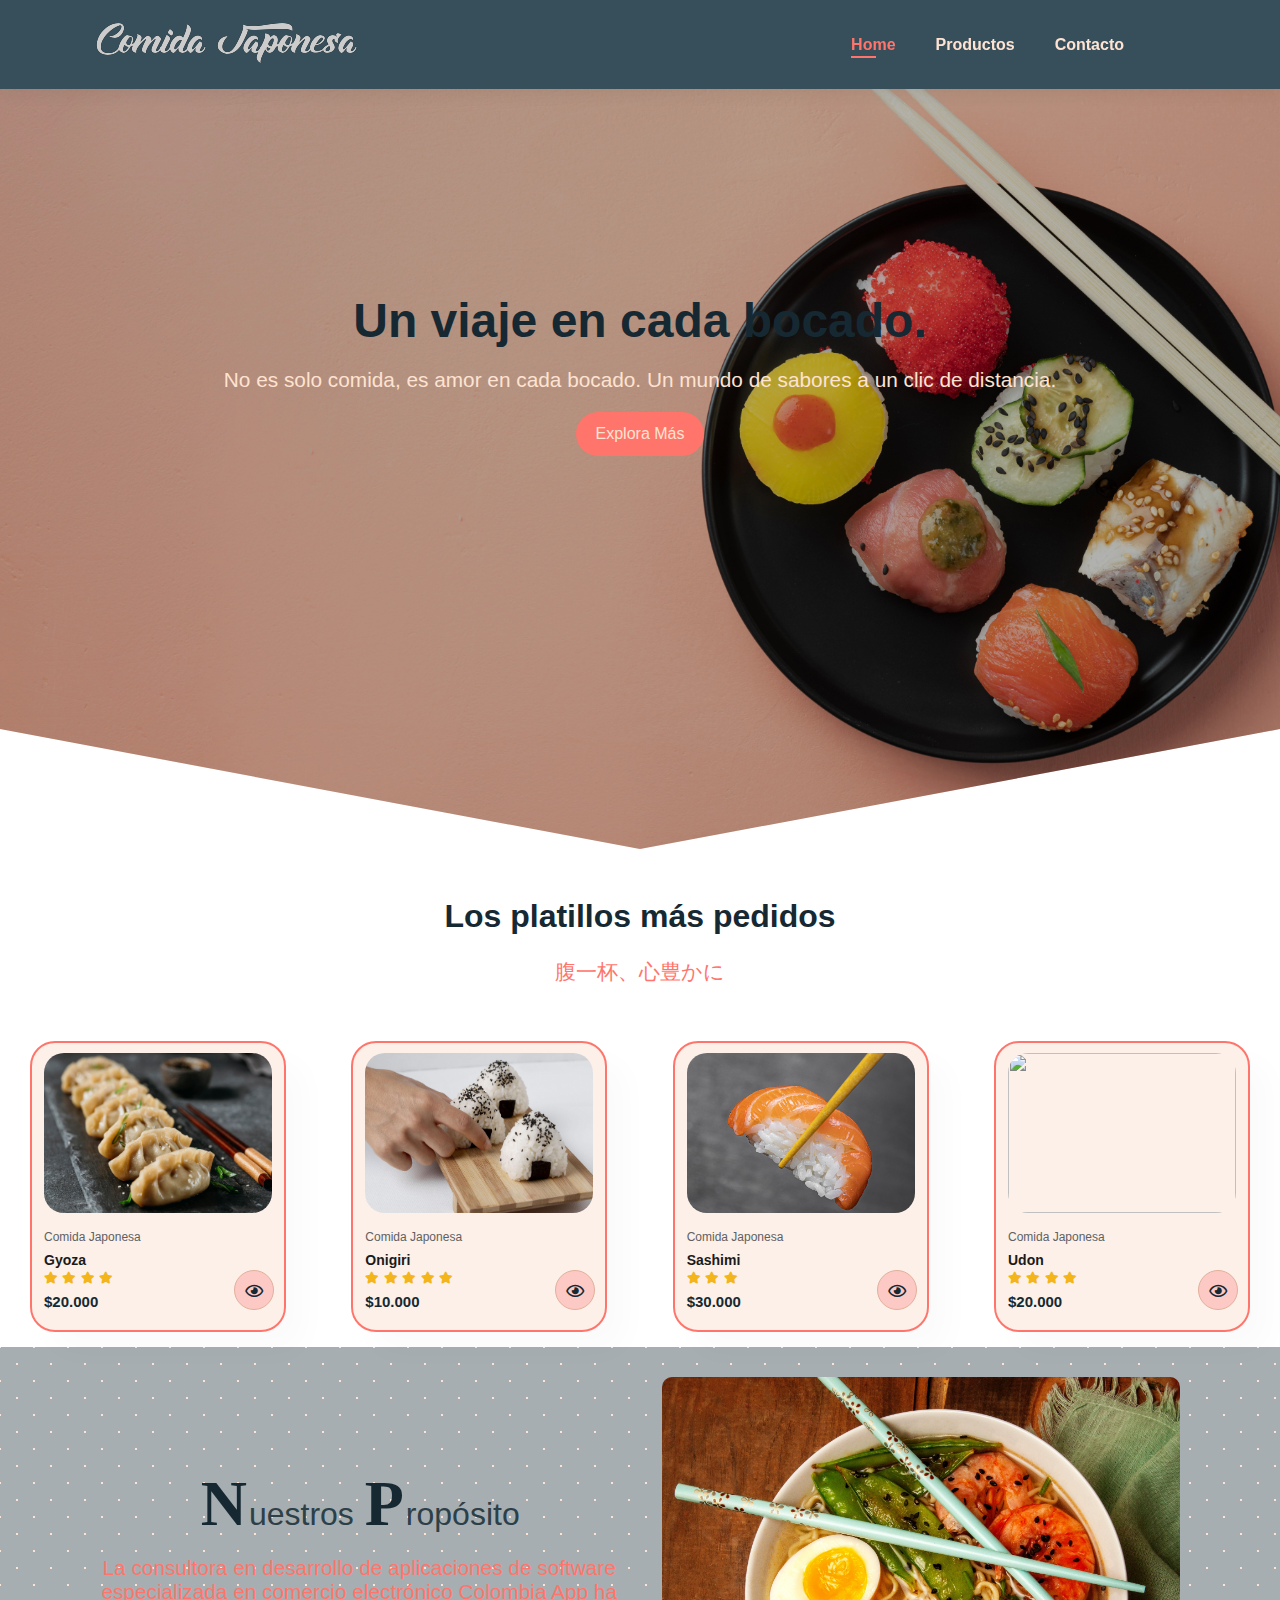
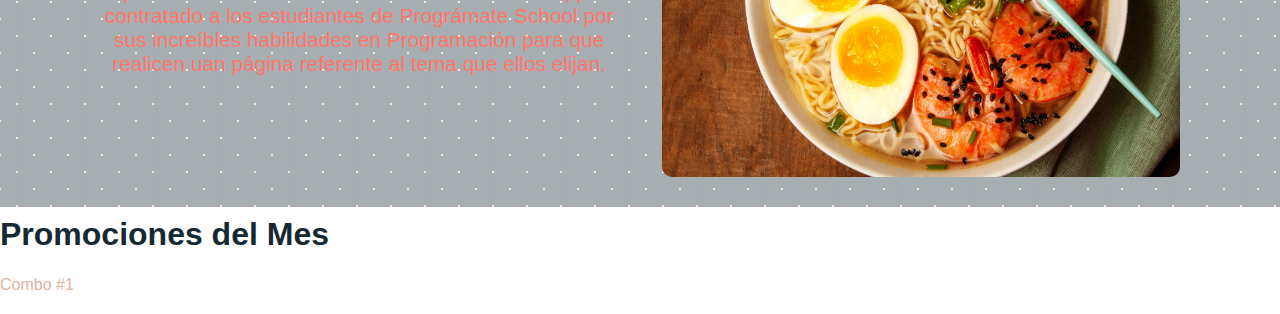
==== index.html @ 6af5916c "Actualizacion" ====
<!DOCTYPE html>
<html lang="en">
<head>
    <meta charset="UTF-8">
    <meta http-equiv="X-UA-Compatible" content="IE=edge">
    <meta name="viewport" content="width=device-width, initial-scale=1.0">
    <title>Comida Japonesa</title>
    <link rel="stylesheet" href="https://pro.fontawesome.com/releases/v5.10.0/css/all.css"/>
    <link rel="stylesheet" href="estilo.css">
    <link rel="stylesheet" href="style.css">
    <link rel="shortcut icon" href="./img/olla-caliente.png">
</head>
<body>
    <section id="header">
        <a href="index.html"><img src="./img/generatedtext (1).png" class="logo"></a>

        <div>
            <ul id="navbar">
                <li><a href="index.html" class="active">Home</a></li>
                <li><a href="productos.html">Productos</a></li>
                <li><a href="#">Contacto</a></li>
                <li id="lg-bag"><a href="#"><i class="far fa-shopping-basket"></i></a></li>
                <a href="#" id="close"><i class="far fa-times"></i></a>
            </ul>
        </div>
        <div id="mobile">
            <a href="#"><i class="far fa-shopping-basket"></i></a> 
            <i id="barra" class="fas fa-outdent"></i>  
        </div>
    </section>

    <header class="hero">
        <section class="hero__container container">
            <h1 class="hero__title">Un viaje en cada bocado.</h1>
            <p class="hero__paragraph">No es solo comida, es amor en cada bocado. Un mundo de sabores a un clic de distancia.</p>
            <a href="#" class="cta">Explora Más</a>
        </section>
    </header>

    <section class="container product">
        <h2 class="subtitle">Los platillos más pedidos</h2>
        <p class="product">腹一杯、心豊かに</p>
    </section>

    <section id="listado" class="section-p1">
        <div class="pro-container platillos">

            <div class="pro platillo" data-name="p-1" data-platillo="dumpling">
                <img src="./img/dumplings.jpg" alt="">
                <div class="des">
                    <span>Comida Japonesa</span>
                    <h5>Gyoza</h5>
                    <div class="star">
                        <i class="fas fa-star"></i>
                        <i class="fas fa-star"></i>
                        <i class="fas fa-star"></i>
                        <i class="fas fa-star"></i>
                    </div>
                    <h4>$20.000</h4>
                </div>
                <a href="productos.html"><i class="far fa-duotone fa-eye basket"></i></a>
            </div>

            <div class="pro platillo" data-name="p-2" data-platillo="onigiri">
                <img src="./img/onigiri.jpg" alt="">
                <div class="des">
                    <span>Comida Japonesa</span>
                    <h5>Onigiri</h5>
                    <div class="star">
                        <i class="fas fa-star"></i>
                        <i class="fas fa-star"></i>
                        <i class="fas fa-star"></i>
                        <i class="fas fa-star"></i>
                        <i class="fas fa-star"></i>
                    </div>
                    <h4>$10.000</h4>
                </div>
                <a href="productos.html"><i class="far fa-duotone fa-eye basket"></i></a>
            </div>

            <div class="pro platillo" data-name="p-3" data-platillo="sashimi">
                <img src="./img/Sashimi.jpg" alt="">
                <div class="des">
                    <span>Comida Japonesa</span>
                    <h5>Sashimi</h5>
                    <div class="star">
                        <i class="fas fa-star"></i>
                        <i class="fas fa-star"></i>
                        <i class="fas fa-star"></i>
                    </div>
                    <h4>$30.000</h4>
                </div>
                <a href="productos.html"><i class="far fa-duotone fa-eye basket"></i></a>
            </div>

            <div class="pro platillo" data-name="p-7" data-platillo="sobaudon">
                <img src="./img/udon.jpg" alt="">
                <div class="des">
                    <span>Comida Japonesa</span>
                    <h5>Udon</h5>
                    <div class="star">
                        <i class="fas fa-star"></i>
                        <i class="fas fa-star"></i>
                        <i class="fas fa-star"></i>
                        <i class="fas fa-star"></i>
                    </div>
                    <h4>$20.000</h4>
                </div>
                <a href="productos.html"><i class="far fa-duotone fa-eye basket"></i></a>
            </div>
        </div>
    </section>

    <section class="info">
        <div class="row">
            <div class="col50 texto">
                <h2 class="titleT"><span>N</span>uestros <span>P</span>ropósito</h2>
                <p>La consultora en desarrollo de aplicaciones de software especializada en comercio electrónico Colombia App ha contratado a los estudiantes de Prográmate School por sus increíbles habilidades en Programación para que realicen uan página referente al tema que ellos elijan.</p>
            </div>
            <div class="col50">
                <div class="imgBx">
                    <img src="./img/info.jpg" alt="">
                </div>
            </div>
        </div>
    </section>

    <section class="price container">
        <h2 class="subtitle">Promociones del Mes</h2>
        <div class="price__table">
            <div class="price__element">
                <p class="plan__name">Combo #1</p>
                <h3 class="plan__price"></h3>
            </div>
        </div>
    </section>
    <script src="./script.js"></script>
</body>
</html>
---- estilo.css ----
*
{
    margin: 0;
    padding: 0;
    box-sizing: border-box;
    font-family: sans-serif;
}
/*Imagen Principal*/
:root
{
    --padding-container: 100px 0;
    --color-title: #001a49;
}
.hero
{
    width: 100%;
    height: 100vh;
    min-height: 600px;
    max-height: 800px;
    position: relative;
    display: grid;
    grid-template-rows: 100px 1fr;
}
.hero::before
{
    content: '';
    position: absolute;
    top: 0;
    left: 0;
    width: 100%;
    height: 100%;
    background-image: linear-gradient(180deg, #00000049 0%, #00000049 100%), url(./img/fondoP.jpg);
    background-size: cover;
    clip-path: polygon(0 0, 100% 0, 100% 80%, 50% 95%, 0 80%);
    z-index: -1;
}
.hero__container
{
    margin-top: 200px;
    justify-content: center;
    align-content: center;
    text-align: center;
}
.hero__title
{
    font-size: 3rem;
    color: #162933;
    margin-bottom: 7px;
}
.hero__paragraph
{
    font-size: 1.3rem;
    margin-bottom: 20px;
    color: #FEE3D2;
}
.cta
{
    display: inline-block;
    background-color: #FF756B;
    justify-self: center;
    color: #FEE3D2;
    text-decoration: none;
    padding: 13px 20px;
    border-radius: 30px;
}
/*Productos Favoritos*/
.product
{
    text-align: center;
}
.subtitle
{
    color: #162933;
    font-size: 2rem;
    margin-bottom: 15px;
}
.product p
{
    color: #FF756B;
    font-size: 1.3rem;
}
/*Información*/
.info
{
    padding-left: 100px;
    padding-top: 30px;
    padding-right: 100px;
    padding-bottom: 30px;
    background-color: rgba(45, 63, 71, 0.24);
    opacity: 1;
    background-image:  radial-gradient(#FEE3D2 0.8500000000000001px, transparent 0.8500000000000001px), radial-gradient(#FEE3D2 0.8500000000000001px, rgba(45, 63, 71, 0.24) 0.8500000000000001px);
    background-size: 34px 34px;
    background-position: 0 0,17px 17px;
}
.row
{
    position: relative;
    width: 100%;
    display: flex;
    justify-content: space-between;
}
.row .col50
{
    position: relative;
    width: 48%;
}
.titleT
{
    color: #2d3f47;
    font-size: 2em;
    font-weight: 300;
}
.titleT span
{
    color: #162933;
    font-weight: 700;
    font-size: 2em;
    margin-right: 2px;
    margin-left: 2px;
    font-family: 'Brush Script MT';
}
.texto p
{
    font-size: 1.3em;
    color: #FF756B;
}
.texto
{
    justify-content: center;
    text-align: center;
    align-items: center;
    margin-top: 100px;
}
.row .col50 .imgBx
{
    position: relative;
    width: 100%;
    min-height: 400px;
}
.row .col50 .imgBx img
{
    position: absolute;
    top: 0;
    left: 0;
    width: 100%;
    height: 100%;
    object-fit: cover;
    border-radius: 10px;
}

/* Menú */
#header
{
    display: flex;
    align-items: center;
    justify-content: space-between;
    padding: 20px 80px;
    background: #374F5B ;
    box-shadow: 0 5px 15px rgba(0, 0, 0, 0.06);
    z-index: 999;
    position: sticky;
    top: 0;
    left: 0;
}
#navbar
{
    display: flex;
    align-items: center;
    justify-content: center;
}
#navbar li
{
    list-style: none;
    padding: 0 20px;
    position: relative;
}
#navbar li a
{
    text-decoration: none;
    font-size: 16px;
    font-weight: 600;
    color: #FEE3D2;
    transition: 0.3s ease;
}
#navbar li a:hover,
#navbar li a.active
{
    color: #FF756B;
}
#navbar li a.active::after,
#navbar li a:hover::after
{
    content: "";
    width: 30%;
    height: 2px;
    background: #FF756B;
    position: absolute;
    bottom: -4px;
    left: 20px;
}
#mobile 
{
    display: none;
    align-items: center;
}
#close
{
    display: none;
}

/*Responsive*/
@media (max-width:799px) {

    #navbar 
    {
        display: flex;
        flex-direction: column;
        align-items: flex-start;
        justify-content: flex-start;
        position: fixed;
        top: 0;
        right: -300px;
        height: 100vh;
        width: 300px;
        background-color: #374F5B;
        box-shadow: 0 40px 60px rgba(0, 0, 0, 0.1);
        padding: 80px 0 0 10px;
        transition: 1s;
    }
    #navbar.active
    {
        right: 0px;
    }
    #navbar li 
    {
        margin-bottom: 25px;
    }

    #mobile 
    {
        display: flex;
        align-items: center;
    }
    #mobile i 
    {
        color: #FEE3D2;
        font-size: 24px;
        padding-left: 20px;
    }
    #close
    {
        display: initial;
        position: absolute;
        top: 30px;
        left: 30px;
        font-size: 24px;
        color: #FEE3D2;
    }
    #lg-bag 
    {
        display: none;
    }
    #mobile a i:hover,
    #mobile i:hover
    {
        color: #FF756B;
    }
}
@media (max-width:477px) {
    #header 
    {
        padding: 10px 30px 10px 10px;
    }
}
@media (max-width:390px) {
    #header
    {
        width: 108%;
    }
}
---- style.css ----
*
{
    margin: 0;
    padding: 0;
    box-sizing: border-box;
    font-family: sans-serif;
}
h1
{
    font-size: 50px;
    line-height: 64px;
    color: #162933;
}
h2
{
    font-size: 46px;
    line-height: 54px;
    color: #162933;
}
h4
{
    font-size: 20px;
    color: #162933 ;
}
h6
{
    font-weight: 700;
    font-size: 12px;
}
p
{
    font-size: 16px;
    color: #DEB4A2;
    margin: 15px 0 20px 0;
}
section-p1
{
    padding: 40px 80px;
}
section-m1
{
    margin: 40px 0;
}
body
{
    width: 100%;
    background: white;
}
/* Menú */
#header
{
    display: flex;
    align-items: center;
    justify-content: space-between;
    padding: 20px 80px;
    background: #374F5B ;
    box-shadow: 0 5px 15px rgba(0, 0, 0, 0.06);
}
#navbar
{
    display: flex;
    align-items: center;
    justify-content: center;
}
#navbar li
{
    list-style: none;
    padding: 0 20px;
    position: relative;
}
#navbar li a
{
    text-decoration: none;
    font-size: 16px;
    font-weight: 600;
    color: #FEE3D2;
    transition: 0.3s ease;
}
#navbar li a:hover,
#navbar li a.active
{
    color: #FF756B;
}
#navbar li a.active::after,
#navbar li a:hover::after
{
    content: "";
    width: 30%;
    height: 2px;
    background: #FF756B;
    position: absolute;
    bottom: -4px;
    left: 20px;
}
#mobile 
{
    display: none;
    align-items: center;
}
#close
{
    display: none;
}

/*Imagen Principal*/
#productos 
{
    background-image: url(./img/fondo.jpg);
    width: 100%;
    height: 55vh;
    background-size: cover;
    display: flex;
    justify-content: center;
    text-align: center;
    flex-direction: column;
    padding: 14px;
}
#productos h2
{
    color: white;
}
#productos p
{
    color: #DEB4A2;
    font-size: 20px;
}
/*Lista de Productos*/
#listado
{
    text-align: center;
}
#listado .pro-container
{
    display: flex;
    justify-content: space-between;
    padding-top: 20px;
    flex-wrap: wrap;
}
#listado .pro
{
    width: 20%;
    min-width: 250px;
    padding: 10px 12px;
    border: 2px solid #FF756B;
    background: #fcf0e8;
    border-radius: 25px;
    cursor: pointer;
    box-shadow: 20px 20px 30px rgba(0, 0, 0, 0.02);
    margin: 15px 30px;
    transition: 0.2s ease;
    position: relative;
}
#listado .pro:hover
{
    box-shadow: 20px 20px 30px rgba(0, 0, 0, 0.3);
}
#listado .pro img
{
    width: 100%;
    height: 160px;
    border-radius: 20px;
}
#listado .pro .des
{
    text-align: start;
    padding: 10px 0;
}
#listado .pro .des span
{
    color: #606063;
    font-size: 12px;
}
#listado .pro .des h5
{
    padding-top: 7px;
    color: #1a1a1a;
    font-size: 14px;
}
#listado .pro .des i
{
    font-size: 12px;
    color: rgba(243, 181, 25);
}
#listado .pro .des h4
{
    padding-top: 7px;
    font-size: 15px;
    font-weight: 700;
    color: #162933;
}
#listado .pro .basket
{
    width: 40px;
    height: 40px;
    line-height: 40px;
    border-radius: 50px;
    background-color: #fdc9c5;
    font-weight: 500;
    color: #162933;
    border: 1px solid #e2b09b;
    position: absolute;
    bottom: 20px;
    right: 10px;
}
/*Información*/
footer
{
    margin-top: 20px;
    padding: 50px;
    background: #162933;
    display: flex;
    flex-wrap: wrap;
    justify-content: space-between;
}
footer .col
{
    display: flex;
    flex-direction: column;
    align-items: flex-start;
    margin-bottom: 20px;
}
footer .logo
{
    margin-bottom: 30px;
}
footer h4
{
    color: #DEB4A2;
    font-size: 14px;
    padding-bottom: 20px;
}
footer p
{
    color: #DEB4A2;
    font-size: 13px;
    margin: 0 0 8px 0;
}
footer a
{
    font-size: 13px;
    text-decoration: none;
    color: #DEB4A2;
    margin-bottom: 10px;
}
footer .follow
{
    margin-top: 20px;
}
footer .follow i
{
    color: #DEB4A2;
    padding-right: 4px;
    cursor: pointer;
}
footer .install img
{
    margin: 10px 0 15px 0;
}
footer .follow i:hover,
footer a:hover
{
    color: #FF756B;
}
footer .derechos
{
    width: 100%;
    align-items: center;
}
/* Número de Pagina*/
#paginas
{
    margin: 30px;
    margin-bottom: 30px;
    text-align: center;
}
#paginas a
{
    text-decoration: none;
    background-color: #FF756B;
    padding: 15px 20px;
    border-radius: 4px;
    color: white;
    font-weight: 600;
}
#paginas a i
{
    font-size: 16px;
    font-weight: 600;
}
/*Detalle del Producto*/
.pro-preview
{
    width: 100%;
    min-height: 100%;
    display: flex;
    position: fixed;
    top: 0;
    left: 0;
    background: rgba(0, 0, 0, 0.8);
    display: none;
    align-items: center;
    justify-content: center;
}
.pro-preview .preview
{
    display: none;
    position: relative;
    width: 90%;
    min-height: 470px;
    background: white;
    margin: 10px;
    border-radius: 20px;
}
.pro-preview .preview .imgBx
{
    position: absolute;
    width: 50%;
    height: 100%;
    background: white;
    border-radius: 20px;
}
.pro-preview .preview .imgBx img
{
    position: absolute;
    top: 0;
    left: 0;
    width: 100%;
    height: 470px;
    object-fit: cover;
    border-bottom-left-radius: 20px;
    border-top-left-radius: 20px;
}
.pro-preview .preview .details
{
    position: absolute;
    right: 0;
    width: 50%;
    box-sizing: border-box;
    display: flex;
    justify-content: center;
    align-items: center;
}
.pro-preview .preview .details .content
{
    padding: 20px;
    box-sizing: border-box;
}
.pro-preview .preview .details .content h4
{
    margin-top: 0;
    font-size: 50px;
}
.pro-preview .preview .details .content span
{
    font-size: 15px;
    color: #374F5B;
    margin-top: 50px;
}
.pro-preview .preview .details .content h1
{
    font-size: 20px;
    color: #374F5B;
    text-align: left;
    border-top: 1px solid #374f5b83;
    margin-top: 35px;
}
.pro-preview .preview .details .content select
{
    display: block;
    padding: 10px 10px;
    margin-bottom: 10px;
    width: 100%;
    color: #FF756B;
    font-size: 15px;
    border: 1px solid #6060636c;
    border-radius: 10px;
}
.pro-preview .preview .details .content option
{
    padding: 20px;
    color: #374F5B;
}
.pro-preview .preview .details .content h2
{
    font-size: 40px;
    margin-top: 30px;
}
.pro-preview .preview .details .content .botones
{
    border-top: 1px solid #374f5b83;
    margin-top: 20px;
    padding: 20px;
}
.pro-preview .preview .details .content input
{
    width: 55px;
    height: 35px;
    padding-left: 10px;
    font-size: 16px;
    margin-right: 20px;
    color: #FF756B;
    border: 1px solid #6060636c;
}
.pro-preview .preview .details .content button
{
    background: #162933;
    color: white;
    text-decoration: none;
    padding: 10px;
    border: none;
    width: 189px;
    margin-left: 20px;
}
.pro-preview .preview .details .content i
{
    color: #FF756B;
    font-size: 25px;
    position: relative;
    float: right;
}
.pro-preview .preview.active
{
    display: flex;
}
/*Botones Platillos*/
.botones-platillos h3
{
    color: #0b181f;
    font-size: 25px;
    margin-left: 20px;
    margin-top: 20px;
}
.botones-platillos button
{
    background: var(--clr);
    color: white;
    border: none;
    font-size: 20px;
    padding: 10px;
    border-radius: 5px;
    margin-top: 20px;
    margin-left: 10px;
}
.botones-platillos button:hover
{
    background: var(--clr);
    transition: 0.5s;
    padding: 15px;
}

/*Responsive*/
@media (max-width:799px) {
    
    #navbar 
    {
        display: flex;
        flex-direction: column;
        align-items: flex-start;
        justify-content: flex-start;
        position: fixed;
        top: 0;
        right: -300px;
        height: 100vh;
        width: 300px;
        background-color: #374F5B;
        box-shadow: 0 40px 60px rgba(0, 0, 0, 0.1);
        padding: 80px 0 0 10px;
        transition: 1s;
    }
    #navbar.active
    {
        right: 0px;
    }
    #navbar li 
    {
        margin-bottom: 25px;
    }

    #mobile 
    {
        display: flex;
        align-items: center;
    }
    #mobile i 
    {
        color: #FEE3D2;
        font-size: 24px;
        padding-left: 20px;
    }
    #close
    {
        display: initial;
        position: absolute;
        top: 30px;
        left: 30px;
        font-size: 24px;
        color: #FEE3D2;
    }
    #lg-bag 
    {
        display: none;
    }
    #mobile a i:hover,
    #mobile i:hover
    {
        color: #FF756B;
    }
    #productos 
    {
        height: 35vh;
        padding: 14px;
        background-position: top 30% right 30%;
    }
    #listado .pro-container
    {
        justify-content: center;
    }
    #listado .pro
    {
        margin: 15px;
    }
    .pro-preview .preview
    {
        width: calc(70% -20px);
        margin: 10px auto;
    }
    .pro-preview .preview .imgBx
    {
        position: relative;
        width: 100%;
        height: 200px;
    }
    .pro-preview .preview .imgBx img
    {
        border-radius: 20px;
    }
    .pro-preview .preview .details
    {
        width: 100%;
        height: 100%;
        background: #1a1a1a80;
        border-radius: 20px;
        align-items: flex-start;
        align-content: flex-start;
    }
    .pro-preview .preview .details .content h4,
    .pro-preview .preview .details .content h2
    {
        color: #fcb6b1;
    }
    .pro-preview .preview .details .content h1
    {
        color: #fcb6b1;
        border-top: 1px solid #DEB4A2;
    }
    .pro-preview .preview .details .content span
    {
        color: white;
    }
    .pro-preview .preview .details .content select,
    .pro-preview .preview .details .content input
    {
        color: #162933;
    }
    .pro-preview .preview .details .content .botones
    {
        border-top: 1px solid #DEB4A2;
    }
    .pro-preview .preview .details .content button
    {
        background: #ff756b;
        color: #0b181f;
        width: 150px;
    }
}
@media (max-width:477px) {
    #header 
    {
        padding: 10px 30px 10px 10px;
    }
    #productos 
    {
        padding: 0 20px;
        background-position: 55%;
    }
}
@media (max-width:390px) {
    #header
    {
        width: 108%;
    }
    #productos
    {
        width: 108%;
    }
    footer
    {
        width: 108%;
    }
}
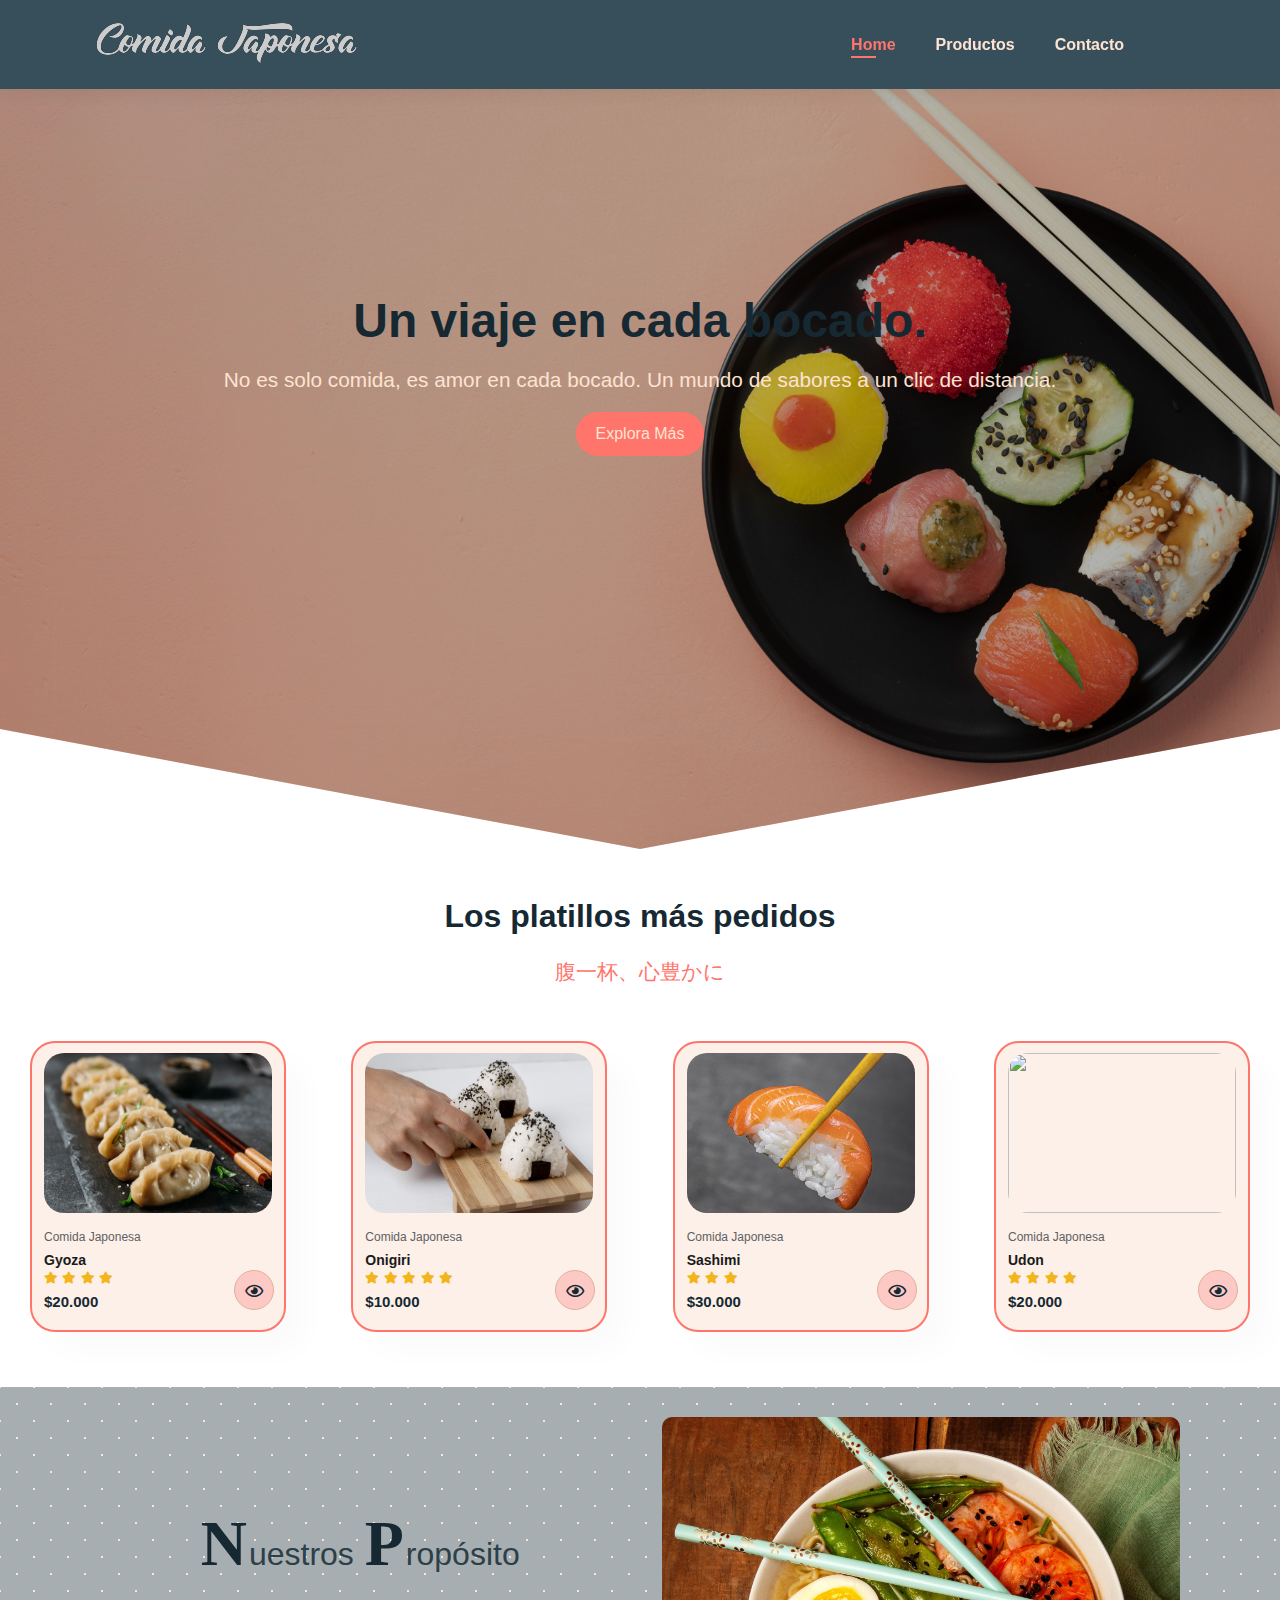
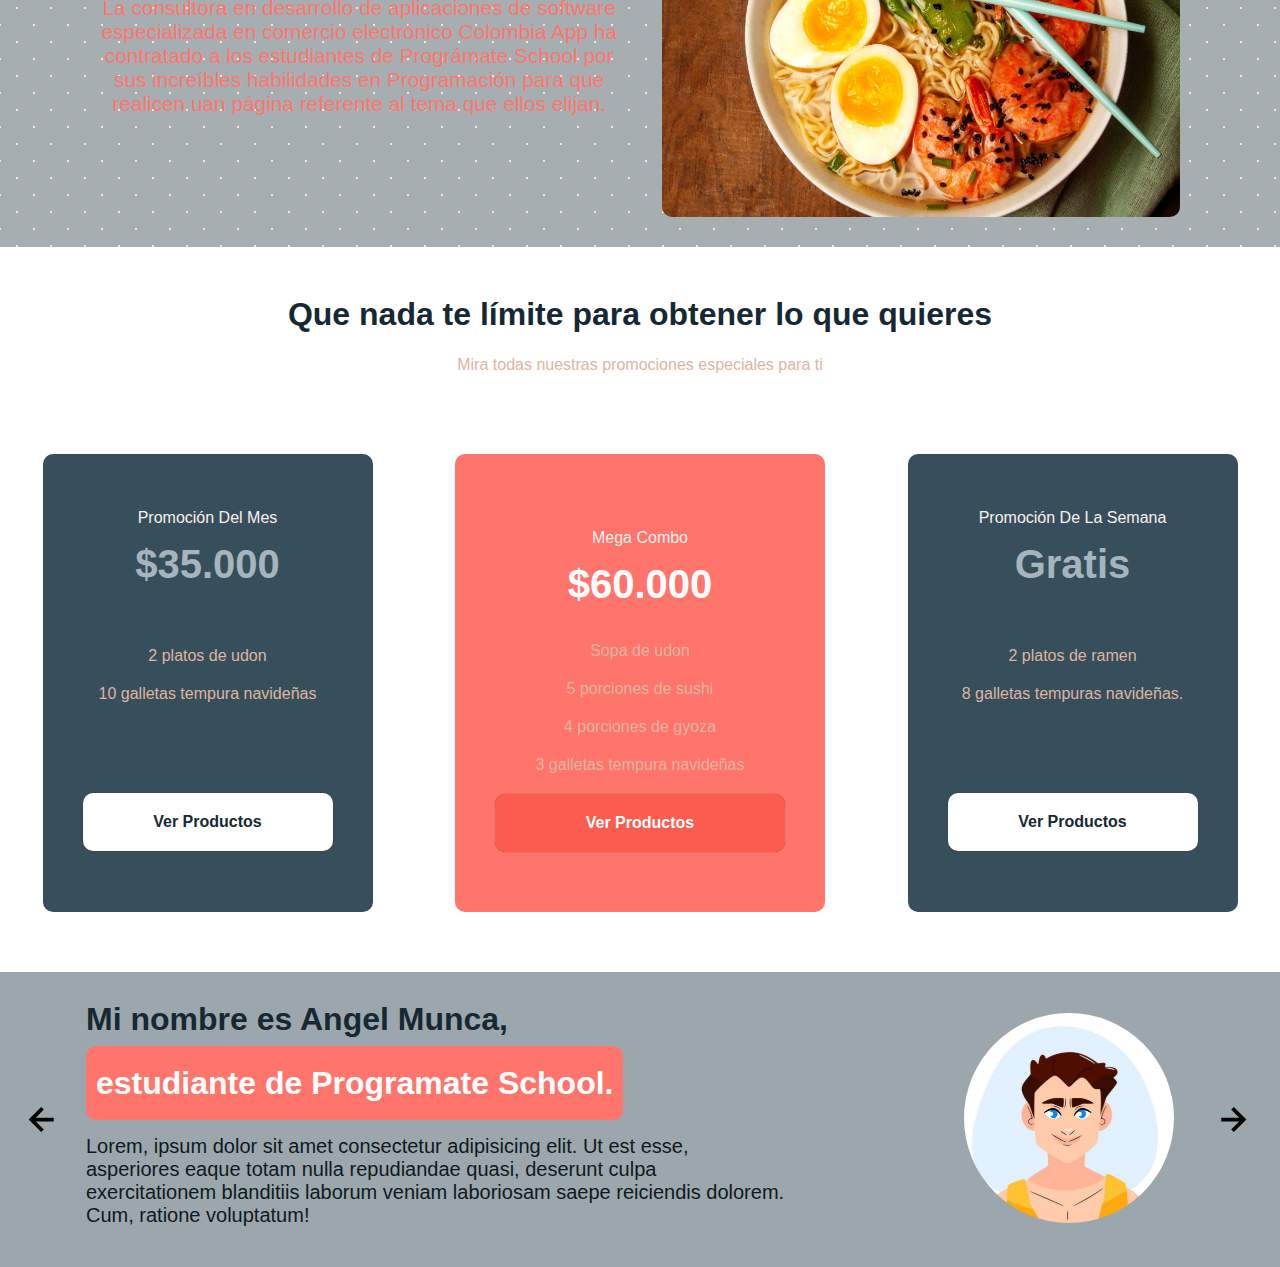
==== commit 4da85c01: "Nuevo Home" ====
--- a/index.html
+++ b/index.html
@@ -126,14 +126,91 @@
     </section>
 
     <section class="price container">
-        <h2 class="subtitle">Promociones del Mes</h2>
+        <h2 class="subtitle">Que nada te límite para obtener lo que quieres</h2>
+        <p>Mira todas nuestras promociones especiales para ti</p>
         <div class="price__table">
             <div class="price__element">
-                <p class="plan__name">Combo #1</p>
-                <h3 class="plan__price"></h3>
-            </div>
-        </div>
-    </section>
+                <p class="price__name">Promoción Del Mes</p>
+                <h3 class="price__price">$35.000</h3>
+                <div class="price__items" style="margin-top: 60px;">
+                    <p class="price__features">2 platos de udon</p>
+                    <p class="price__features">10 galletas tempura navideñas</p>
+                </div>
+                <a href="#" class="price__cta" style="margin-top: 90px;">Ver Productos</a>
+            </div>
+
+            <div class="price__element price__element--best">
+                <p class="price__name">Mega Combo</p>
+                <h3 class="price__price">$60.000</h3>
+                <div class="price__items">
+                    <p class="price__features">Sopa de udon</p>
+                    <p class="price__features">5 porciones de sushi</p>
+                    <p class="price__features">4 porciones de gyoza</p>
+                    <p class="price__features">3 galletas tempura navideñas</p>
+                </div>
+                <a href="#" class="price__cta">Ver Productos</a>
+            </div>
+
+            <div class="price__element">
+                <p class="price__name">Promoción De La Semana</p>
+                <h3 class="price__price">Gratis</h3>
+                <div class="price__items" style="margin-top: 60px;">
+                    <p class="price__features">2 platos de ramen</p>
+                    <p class="price__features">8 galletas tempuras navideñas.</p>
+                </div>
+                <a href="#" class="price__cta" style="margin-top: 90px;">Ver Productos</a>
+            </div>
+        </div>
+    </section>
+
+    <section class="person">
+        <div class="person__container container">
+            <img src="./img/svg/leftarrow.svg" class="person__arrow" id="before">
+
+            <section class="person__body person__body--show" data-id="1">
+                <div class="person__texts">
+                    <h2 class="subtitle">Mi nombre es Angel Munca, <span class="person__course">estudiante
+                            de Programate School.</span></h2>
+                    <p class="person__review">Lorem, ipsum dolor sit amet consectetur adipisicing elit. Ut est
+                        esse, asperiores eaque totam nulla repudiandae quasi, deserunt culpa exercitationem
+                        blanditiis laborum veniam laboriosam saepe reiciendis dolorem. Cum, ratione voluptatum!</p>
+                </div>
+
+                <figure class="person__picture">
+                    <img src="./img/person1.jpg" class="person__img">
+                </figure>
+            </section>
+
+            <section class="person__body" data-id="2">
+                <div class="person__texts">
+                    <h2 class="subtitle">Mi nombre es Estefanía García, <span class="person__course">estudiante de Programate School.</span></h2>
+                    <p class="person__review">Lorem, ipsum dolor sit amet consectetur adipisicing elit. Ut est
+                        esse, asperiores eaque laborum veniam laboriosam saepe reiciendis dolorem. Cum, ratione
+                        voluptatum!</p>
+                </div>
+
+                <figure class="person__picture">
+                    <img src="./img/person2.jpg" class="person__img">
+                </figure>
+            </section>
+
+            <section class="person__body" data-id="3">
+                <div class="person__texts">
+                    <h2 class="subtitle">Mi nombre es Deiby, <span class="person__course">estudiante de Programate School.</span></h2>
+                    <p class="person__review">Lorem, ipsum dolor sit amet consectetur adipisicing elit. Ut est
+                        esse, niam laboriosam saepe reiciendis dolorem. Cum, ratione voluptatum!</p>
+                </div>
+
+                <figure class="person__picture">
+                    <img src="./img/person3.jpg" class="person__img">
+                </figure>
+            </section>
+
+            <img src="./img/svg/rightarrow.svg" class="person__arrow" id="next">
+        </div>
+    </section>
+
+    <script src="./slider.js"></script>
     <script src="./script.js"></script>
 </body>
 </html>--- a/estilo.css
+++ b/estilo.css
@@ -91,6 +91,7 @@
     background-image:  radial-gradient(#FEE3D2 0.8500000000000001px, transparent 0.8500000000000001px), radial-gradient(#FEE3D2 0.8500000000000001px, rgba(45, 63, 71, 0.24) 0.8500000000000001px);
     background-size: 34px 34px;
     background-position: 0 0,17px 17px;
+    margin-top: 40px;
 }
 .row
 {
@@ -147,7 +148,136 @@
     object-fit: cover;
     border-radius: 10px;
 }
-
+/*Promoción*/
+.price
+{
+    margin-top: 40px;
+    text-align: center;
+}
+.price__table
+{
+    padding-top: 60px;
+    display: flex;
+    flex-wrap: wrap;
+    gap: 2.5em;
+    justify-content: space-evenly;
+}
+.price__element
+{
+    background-color: #374F5B;
+    text-align: center;
+    border-radius: 10px;
+    width: 330px;
+    padding: 40px;
+    --color-plan: #f8f0f0;
+    --color-price: rgb(165, 180, 189);
+    --bg-cta: #fff;
+    --color-cta: #162933;
+    --color-items: #fff;
+}
+.price__element--best
+{
+    width: 370px;
+    padding: 60px 40px;
+    background-color: #FF756B;
+    --color-plan: rgba(255, 255, 255, 0.918);
+    --color-price: #fff;
+    --bg-cta: #fc5b4f;
+    --color-cta: #FFF;
+    --color-items: #fff;
+}
+.price__name
+{
+    color: var(--color-plan);
+    margin-bottom: 15px;
+    font-weight: 300;
+}
+.price__price
+{
+    font-size: 2.5rem;
+    color: var(--color-price);
+}
+.price__cta
+{
+    display: block;
+    padding: 20px 0;
+    border-radius: 10px;
+    text-decoration: none;
+    background-color: var(--bg-cta);
+    font-weight: 600;
+    color: var(--color-cta);
+    box-shadow: 0 0 1px rgba(0, 0, 0, .5);
+}
+.price__items
+{
+    margin-top: 35px;
+    font-weight: 300;
+    font-size: 1.2rem;
+    color: var(--color-items);
+}
+/*Personas*/
+.person
+{
+    background: #374f5b80;
+    margin-top: 60px;
+    padding: 20px;
+}
+.person__container
+{
+    display: grid;
+    grid-template-columns: 50px 1fr 50px;
+    gap: 1em;
+    align-items: center;
+}
+.person__body
+{
+    display: grid;
+    grid-template-columns: 1fr max-content;
+    justify-content: space-between;
+    align-items: center;
+    gap: 2em;
+    grid-column: 2/3;
+    grid-row: 1/2;
+    opacity: 0;
+    pointer-events: none;
+}
+.person__body--show
+{
+    pointer-events: unset;
+    opacity: 1;
+    transition: opacity 1.5s ease-in-out;
+}
+.person__img
+{
+    width: 250px;
+    height: 250px;
+    border-radius: 50%;
+    object-fit: cover;
+    object-position: 50% 30%;
+    padding: 20px;
+}
+.person__texts
+{
+    max-width: 700px;
+}
+.person__course
+{
+    background-color: #FF756B;
+    color: #fff;
+    display: inline-block;
+    padding: 10px;
+    border-radius: 10px;
+}
+.person__arrow
+{
+    width: 90%;
+    cursor: pointer;
+}
+.person__review
+{
+    color: #0e1a20;
+    font-size: 20px;
+}
 /* Menú */
 #header
 {
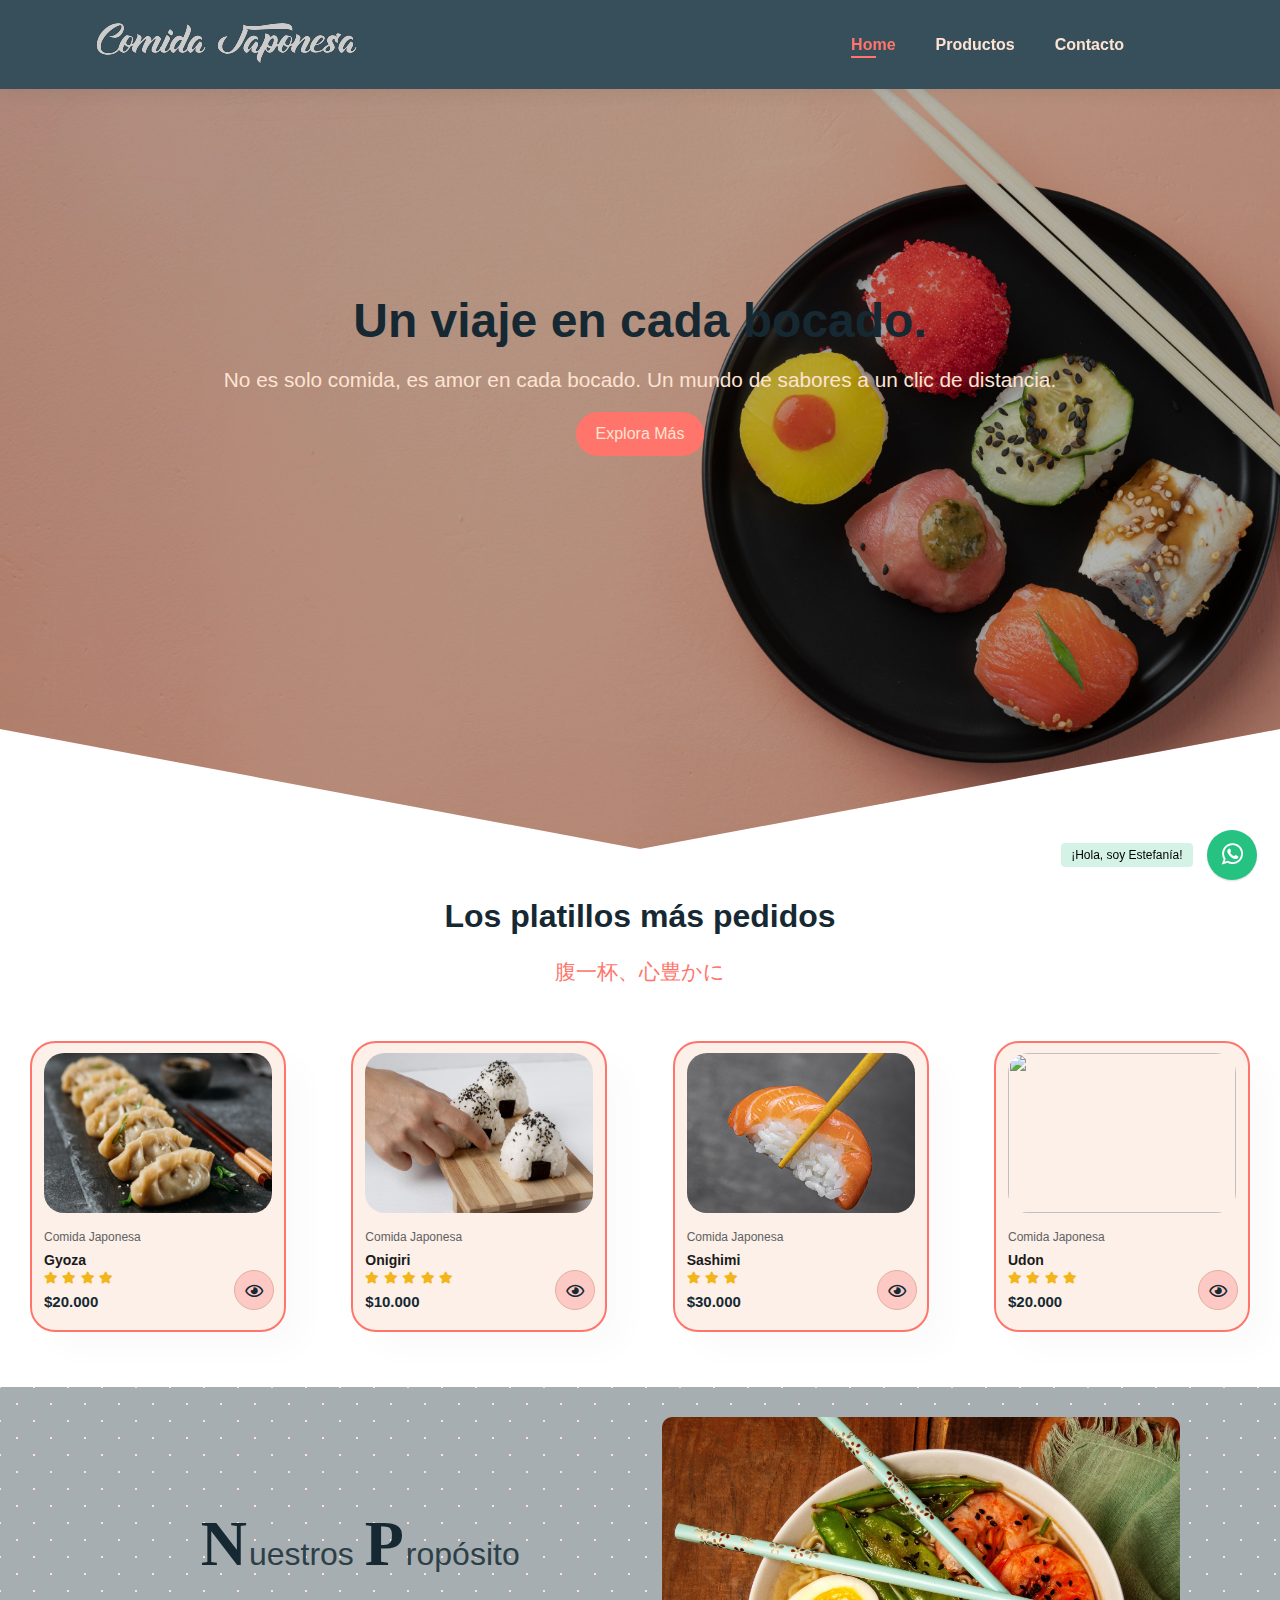
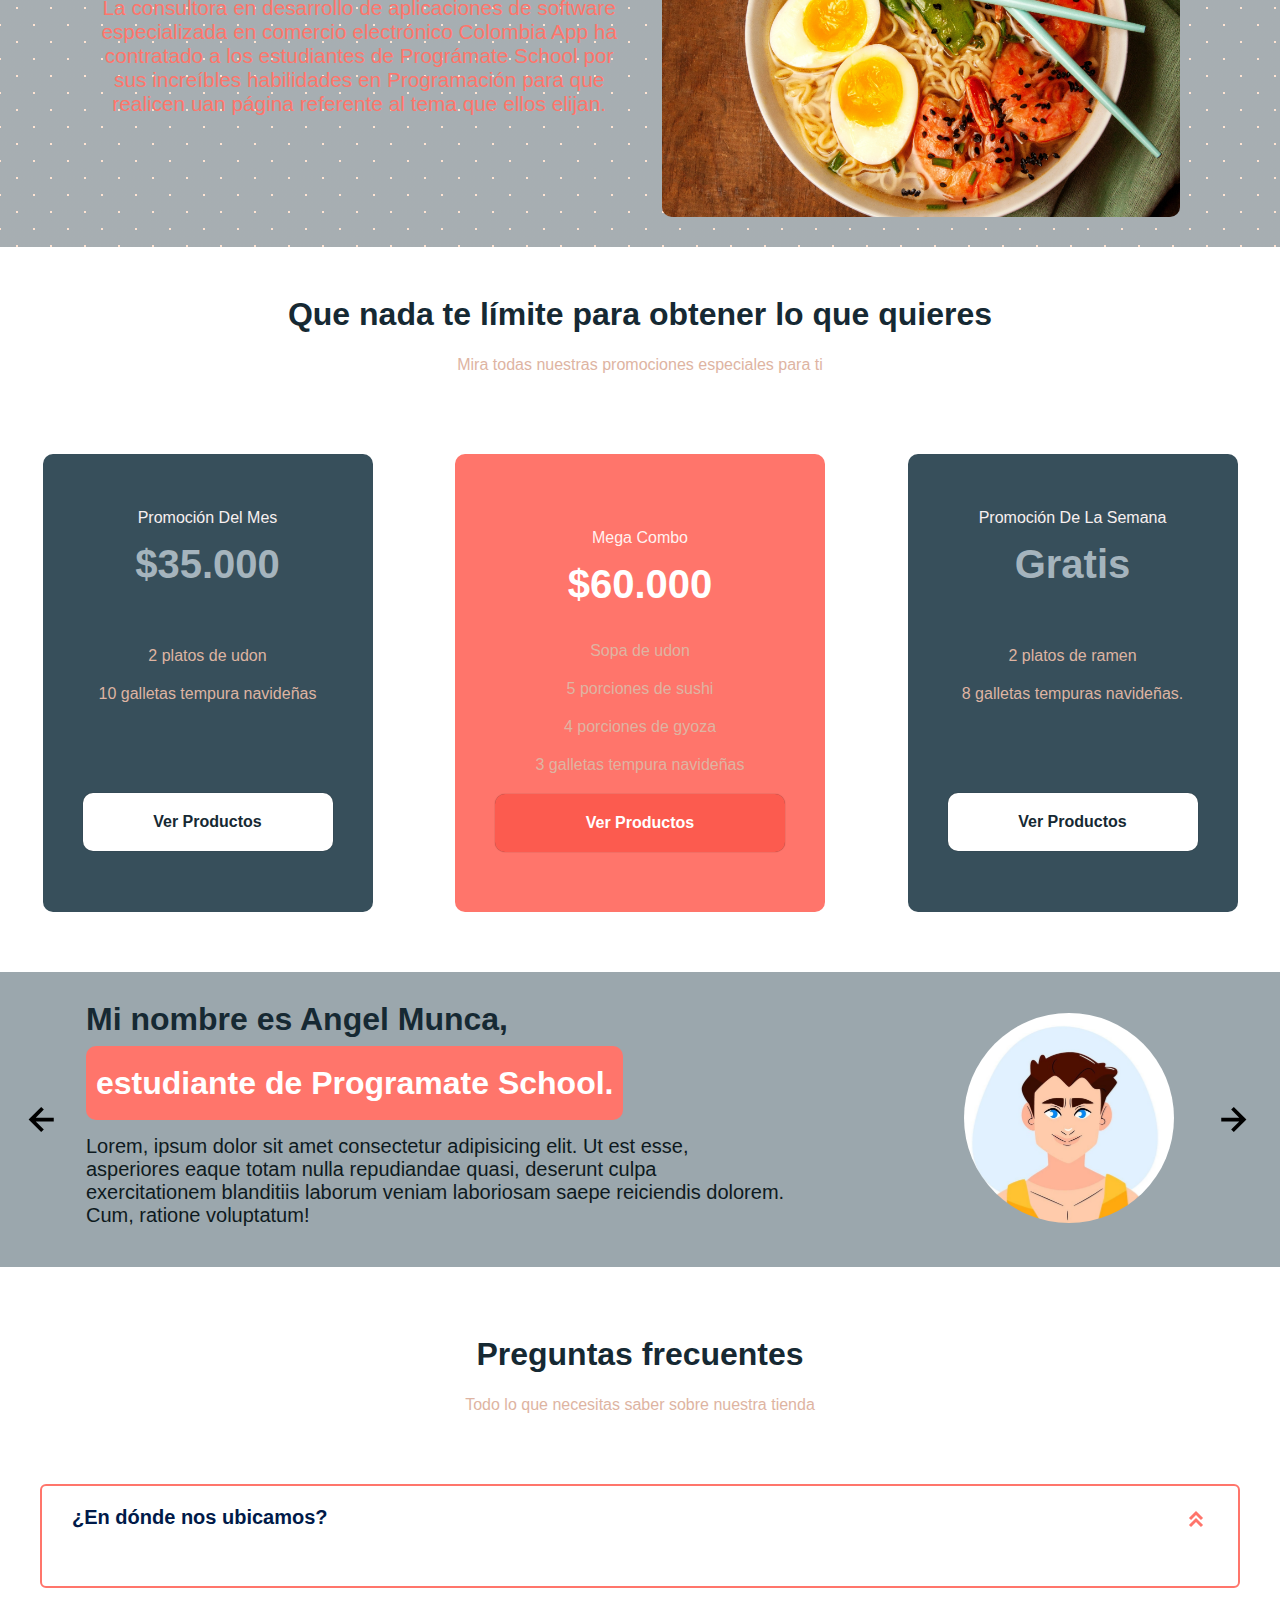
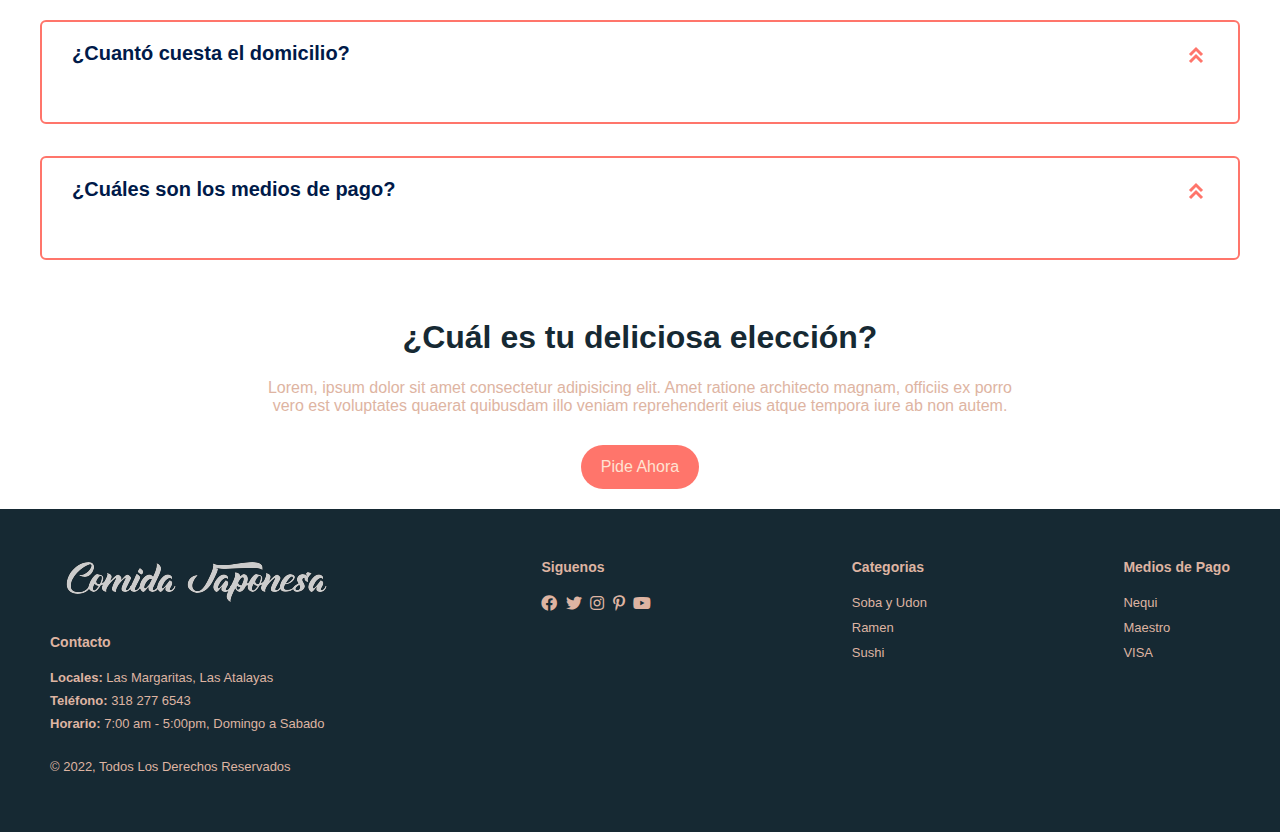
==== commit d03ed24d: "Completo Home y WhatsApp" ====
--- a/index.html
+++ b/index.html
@@ -9,6 +9,9 @@
     <link rel="stylesheet" href="estilo.css">
     <link rel="stylesheet" href="style.css">
     <link rel="shortcut icon" href="./img/olla-caliente.png">
+
+    <link rel="stylesheet" href="plugin/components/Font Awesome/css/font-awesome.min.css">
+    <link rel="stylesheet" href="plugin/whatsapp-chat-support.css">
 </head>
 <body>
     <section id="header">
@@ -33,11 +36,11 @@
         <section class="hero__container container">
             <h1 class="hero__title">Un viaje en cada bocado.</h1>
             <p class="hero__paragraph">No es solo comida, es amor en cada bocado. Un mundo de sabores a un clic de distancia.</p>
-            <a href="#" class="cta">Explora Más</a>
+            <a href="#explora" class="cta">Explora Más</a>
         </section>
     </header>
 
-    <section class="container product">
+    <section class="container product" id="explora">
         <h2 class="subtitle">Los platillos más pedidos</h2>
         <p class="product">腹一杯、心豊かに</p>
     </section>
@@ -210,6 +213,151 @@
         </div>
     </section>
 
+    <section class="pfrecuentes container">
+        <h2 class="subtitle">Preguntas frecuentes</h2>
+        <p class="pfrecuentes__paragraph">Todo lo que necesitas saber sobre nuestra tienda</p>
+
+        <section class="pfrecuentes__container">
+            <article class="pfrecuentes__padding">
+                <div class="pfrecuentes__answer">
+                    <h3 class="pfrecuentes__title">¿En dónde nos ubicamos?
+                        <span class="pfrecuentes__arrow">
+                            <img src="./img/svg/Darrow.svg" class="pfrecuentes__img">
+                        </span>
+                    </h3>
+                    <p class="pfrecuentes__show"> <br> Lorem ipsum, dolor sit amet consectetur adipisicing elit. Quos
+                        facere, quidem eum id excepturi assumenda explicabo nam accusamus veritatis voluptates
+                        eveniet adipisci, dicta nihil nemo modi possimus officiis quam atque? Lorem ipsum, dolor sit
+                        amet consectetur adipisicing elit. Quos facere, quidem eum id excepturi assumenda explicabo
+                        nam accusamus veritatis voluptates eveniet adipisci, dicta nihil nemo modi possimus officiis
+                        quam atque?</p>
+                </div>
+            </article>
+
+            <article class="pfrecuentes__padding">
+                <div class="pfrecuentes__answer">
+                    <h3 class="pfrecuentes__title">¿Cuantó cuesta el domicilio?
+                        <span class="pfrecuentes__arrow">
+                            <img src="./img/svg/Darrow.svg" class="pfrecuentes__img">
+                        </span>
+                    </h3>
+                    <p class="pfrecuentes__show"> <br> Lorem ipsum, dolor sit amet consectetur adipisicing elit. Quos
+                        facere, quidem eum id excepturi assumenda explicabo nam accusamus veritatis voluptates
+                        eveniet adipisci, dicta nihil nemo modi possimus officiis quam atque? Lorem ipsum, dolor sit
+                        amet consectetur adipisicing elit. Quos facere, quidem eum id excepturi assumenda explicabo
+                        nam accusamus veritatis voluptates eveniet adipisci, dicta nihil nemo modi possimus officiis
+                        quam atque?</p>
+                </div>
+            </article>
+
+            <article class="pfrecuentes__padding">
+                <div class="pfrecuentes__answer">
+                    <h3 class="pfrecuentes__title">¿Cuáles son los medios de pago?
+                        <span class="pfrecuentes__arrow">
+                            <img src="./img/svg/Darrow.svg" class="pfrecuentes__img">
+                        </span>
+                    </h3>
+                    <p class="pfrecuentes__show"> <br> Lorem ipsum, dolor sit amet consectetur adipisicing elit. Quos
+                        facere, quidem eum id excepturi assumenda explicabo nam accusamus veritatis voluptates
+                        eveniet adipisci, dicta nihil nemo modi possimus officiis quam atque? Lorem ipsum, dolor sit
+                        amet consectetur adipisicing elit. Quos facere, quidem eum id excepturi assumenda explicabo
+                        nam accusamus veritatis voluptates eveniet adipisci, dicta nihil nemo modi possimus officiis
+                        quam atque?</p>
+                </div>
+            </article>
+        </section>
+        <section class="pfrecuentes__offer">
+            <h2 class="subtitle">¿Cuál es tu deliciosa elección?</h2>
+            <p class="pfrecuentes__copy">Lorem, ipsum dolor sit amet consectetur adipisicing elit. Amet ratione
+                architecto magnam, officiis ex porro vero est voluptates quaerat quibusdam illo veniam reprehenderit
+                eius atque tempora iure ab non autem.</p>
+            <a href="productos.html" class="cta">Pide Ahora</a>
+        </section>
+    </section>
+
+    <footer class="section-p1">
+        <div class="col">
+            <img class="logo" src="./img/generatedtext (1).png" alt="">
+            <h4>Contacto</h4>
+            <p><strong>Locales: </strong> Las Margaritas, Las Atalayas</p>
+            <p><strong>Teléfono: </strong> 318 277 6543</p>
+            <p><strong>Horario: </strong> 7:00 am - 5:00pm, Domingo a Sabado</p>
+        </div>
+
+        <div class="col follow" style="margin-top: 0;">
+            <h4>Siguenos</h4>
+            <div class="icon">
+                <i class="fab fa-facebook-f"></i>
+                <i class="fab fa-twitter"></i>
+                <i class="fab fa-instagram"></i>
+                <i class="fab fa-pinterest-p"></i>
+                <i class="fab fa-youtube"></i>
+            </div>
+        </div>
+
+        <div class="col">
+            <h4>Categorias</h4>
+            <a href="#">Soba y Udon</a>
+            <a href="#">Ramen</a>
+            <a href="#">Sushi</a>
+        </div>
+        <div class="col install">
+            <h4>Medios de Pago</h4>
+            <a href="#">Nequi</a>
+            <a href="#">Maestro</a>
+            <a href="#">VISA</a>
+            <!--<img style="width: 100px; background: rgba(255, 255, 255, 0.418); border-radius: 30px; padding: 5px; height: 45px;" src="./img/nequi.png" alt="">-->
+        </div>
+        <div class="derechos">
+            <p>© 2022, Todos Los Derechos Reservados</p>
+        </div>
+    </footer>
+
+    <!--Botón de WhatsApp-->
+    <div class="whatsapp_chat_support wcs_fixed_right" id="button-w">
+        <div class="wcs_button_label">
+                ¡Hola, soy Estefanía!
+            </div>  
+        <div class="wcs_button wcs_button_circle">
+            <span class="fa fa-whatsapp"></span>
+        </div>  
+     
+        <div class="wcs_popup">
+            <div class="wcs_popup_close">
+                <span class="fa fa-close"></span>
+            </div>
+            <div class="wcs_popup_header">
+                <span class="fa fa-whatsapp"></span>
+                <strong>Servicio al cliente</strong>
+                
+                <div class="wcs_popup_header_description">¿Quieres hacer un pedido? Chatea con nosotros en Whatsapp</div>
+    
+            </div>  
+            <div class="wcs_popup_input" 
+                data-number="573124620277"
+                data-availability='{ "monday":"07:00-22:30", "tuesday":"07:00-22:30", "wednesday":"07:7030-22:30", "thursday":"07:00-22:30", "friday":"07:00-22:30", "saturday":"09:00-18:30", "sunday":"09:00-22:30" }'>
+                <input type="text" placeholder="Qué te apetece el día de hoy!" />
+                <i class="fa fa-play"></i>
+            </div>
+            <div class="wcs_popup_avatar">
+                <img src="./img/person2.jpg" alt="">
+            </div>
+        </div>
+    </div>
+
+        <!-- jQuery 1.8+ -->
+    <script src="plugin/components/jQuery/jquery-1.11.3.min.js"></script>
+        <!-- Plugin JS file -->
+    <script src="plugin/components/moment/moment.min.js"></script>
+    <script src="plugin/components/moment/moment-timezone-with-data.min.js"></script> <!-- spanish language (es) -->
+    <script src="plugin/whatsapp-chat-support.js"></script>
+    <script>
+       $('#button-w').whatsappChatSupport({
+            defaultMsg : '',
+        });
+    </script>
+
+    <script src="./preguntas.js"></script>
     <script src="./slider.js"></script>
     <script src="./script.js"></script>
 </body>
--- a/estilo.css
+++ b/estilo.css
@@ -277,6 +277,80 @@
 {
     color: #0e1a20;
     font-size: 20px;
+}
+/*Preguntas Frecuentes*/
+.pfrecuentes
+{
+    text-align: center;
+    margin-top: 60px;
+}
+.pfrecuentes__container
+{
+    display: grid;
+    gap: 2em;
+    padding-top: 50px;
+    padding-bottom: 50px;
+}
+.pfrecuentes__padding
+{
+    padding: 0;
+    transition: padding .3s;
+    border: 2px solid #FF756B;
+    border-radius: 6px;
+    margin-left: 40px;
+    margin-right: 40px;
+}
+.pfrecuentes__padding--add
+{
+    padding-bottom: 20px;
+}
+.pfrecuentes__answer
+{
+    padding: 0 30px 0;
+    overflow: hidden;
+}
+.pfrecuentes__title
+{
+    text-align: left;
+    display: flex;
+    font-size: 20px;
+    padding: 20px 0 20px;
+    cursor: pointer;
+    color: var(--color-title);
+    justify-content: space-between;
+}
+.pfrecuentes__arrow
+{
+    border-radius: 50%;
+    background-color: white;
+    width: 25px;
+    height: 25px;
+    display: flex;
+    justify-content: center;
+    align-items: center;
+    align-self: flex-end;
+    margin-left: 10px;
+    transition:  transform .3s;
+}
+.pfrecuentes__arrow--rotate
+{
+    transform: rotate(180deg);
+}
+.pfrecuentes__show
+{
+    text-align: left;
+    height: 0;
+    transition: height .3s;
+}
+.pfrecuentes__img
+{
+    display: block;
+}
+.pfrecuentes__copy
+{
+    width: 60%;
+    margin: 0 auto;
+    margin-bottom: 30px;
 }
 /* Menú */
 #header
--- a/plugin/whatsapp-chat-support.css
+++ b/plugin/whatsapp-chat-support.css
@@ -0,0 +1,891 @@
+
+/* ======================================================= 
+ *
+ *      Whatsapp Chat Support
+ *      Version: 1.1
+ *      By [castlecode]
+ *
+ *      ---------------------------------
+ *      CONTENTS
+ *      ---------------------------------
+ *
+ *      [A] GLOBAL
+ *      [B] BUTTON
+ *      [C] BUTTON PERSON
+ *      [D] POPUP
+ *          [1] HEADER
+ *          [2] MULTIPLE PERSONS
+ *          [3] INPUT TEXT FIELD
+ *    
+ * ======================================================= */
+
+/* ====================================================================== *
+        [A] GLOBAL
+ * ====================================================================== */      
+
+    .whatsapp_chat_support{
+        position: relative;
+        display: inline-block;
+        vertical-align: top;
+    }
+
+ /* ====================================================================== *
+        [B] BUTTON
+ * ====================================================================== */      
+
+    .wcs_button{
+        text-align: center;
+        vertical-align: middle;
+        padding: 9px 18px;
+        border-radius: 50px;
+        background: #26C281;
+        color: #fff;
+        display: inline-block;
+        margin-right: 3px;
+        cursor: pointer;
+
+        -webkit-box-shadow: 0 1px 2px rgba(0,0,0,0.15);
+           -moz-box-shadow: 0 1px 2px rgba(0,0,0,0.15);
+             -o-box-shadow: 0 1px 2px rgba(0,0,0,0.15);
+            -ms-box-shadow: 0 1px 2px rgba(0,0,0,0.15);
+                box-shadow: 0 1px 2px rgba(0,0,0,0.15);
+
+    }
+    .wcs_button .fa{
+        font-size: 15px;
+        margin-right: 3px;
+    }
+
+    .wcs_button_circle{
+        width: 50px;
+        height: 50px;
+        border-radius: 100%;
+        padding: 0;
+    }
+    .wcs_button_circle .fa{
+        line-height: 50px;
+        font-size: 25px;
+        margin-right: 0px;
+    }
+
+    .wcs_button_label{
+        vertical-align: middle;
+        cursor: pointer;
+        display: inline-block;
+        font-size: 12px;
+        margin-right: 10px;
+        margin-left: 10px;
+        background: #d4f3e6;
+        padding: 5px 10px;
+        border-radius: 4px;
+
+        -webkit-transition: .3s ease all;
+           -moz-transition: .3s ease all;
+                transition: .3s ease all;
+    }
+    .wcs_button_label_hide{
+        -webkit-transform: translate(10px, 0);
+           -moz-transform: translate(10px, 0);
+            -ms-transform: translate(10px, 0);
+                transform: translate(10px, 0);
+
+        opacity: 0;
+        visibility: hidden;
+    }
+
+    .wcs_fixed_right{
+        z-index: 999;
+        position: fixed;
+        bottom: 20px;
+        right: 20px;
+    }
+
+    .wcs_fixed_left{
+        z-index: 999;
+        position: fixed;
+        bottom: 20px;
+        left: 20px;
+    }
+    .wcs_fixed_left .wcs_popup{
+        left: 0 !important;
+        right: unset !important;
+    }
+
+/* ====================================================================== *
+        [C] BUTTON PERSON
+ * ====================================================================== */    
+
+    .wcs_button_person{
+        padding: 7px 18px 8px 10px;
+        border-radius: 50px;
+        text-align: left;
+        background: #26C281;
+        color: #fff;
+        
+        -webkit-transition: .4s ease all;
+           -moz-transition: .4s ease all;
+                transition: .4s ease all;
+
+        -webkit-box-shadow: 0 1px 2px rgba(0,0,0,0.15);
+           -moz-box-shadow: 0 1px 2px rgba(0,0,0,0.15);
+             -o-box-shadow: 0 1px 2px rgba(0,0,0,0.15);
+            -ms-box-shadow: 0 1px 2px rgba(0,0,0,0.15);
+                box-shadow: 0 1px 2px rgba(0,0,0,0.15);
+    }  
+
+    .wcs_button_person:hover{
+        -webkit-transform: translate(0,-3px);
+           -moz-transform: translate(0,-3px);
+            -ms-transform: translate(0,-3px);
+                transform: translate(0,-3px);
+
+        -webkit-box-shadow: 0 4px 8px 1px rgba(43,43,43,.15);
+           -moz-box-shadow: 0 4px 8px 1px rgba(43,43,43,.15);
+             -o-box-shadow: 0 4px 8px 1px rgba(43,43,43,.15);
+            -ms-box-shadow: 0 4px 8px 1px rgba(43,43,43,.15);
+                box-shadow: 0 4px 8px 1px rgba(43,43,43,.15);
+    }
+
+    /* PERSON IMG */
+
+    .wcs_button_person_img{
+        overflow: hidden;
+        display:table-cell;
+        vertical-align:middle;
+    }
+
+    .wcs_button_person_img img{
+        border: 2px solid #fff;
+        border-radius: 50%;
+        display: block;
+        width: 60px;
+        height: 60px;
+    }
+
+    .wcs_button_person_img .fa{
+        font-size: 60px;
+    }
+
+    /* PERSON CONTENT */
+
+    .wcs_button_person_content{
+        padding-left: 14px;
+        display:table-cell;
+        vertical-align:middle;
+    }
+
+    /* PERSON NAME */
+
+    .wcs_button_person_name{
+        font-size: 10px;
+        color: rgba(255,255,255,.8);
+    }
+
+    /* PERSON DESCRIPTION */
+
+    .wcs_button_person_description{
+        font-size: 14px;
+        font-weight: bold;
+        line-height: 23px;
+        color: #fff;
+    }
+
+    /* PERSON STATUS */
+
+    .wcs_button_person_status{
+        font-size: 10px;
+        vertical-align: middle;
+        color: #fff;
+        background: rgba(255,255,255,.3);
+        display: inline-block;
+        padding: 1px 5px;
+        border-radius: 5px;
+    }
+
+    /* BUTTON PERSON OFFLINE */
+
+    .wcs_button_person_offline{
+        background: #a4a4a4 !important;
+        cursor: auto !important;
+    }
+
+    .wcs_button_person_offline:hover{
+        -webkit-transform: translate(0,0) !important;
+           -moz-transform: translate(0,0) !important;
+            -ms-transform: translate(0,0) !important;
+                transform: translate(0,0) !important;
+
+        -webkit-box-shadow: none !important;
+           -moz-box-shadow: none !important;
+             -o-box-shadow: none !important;
+            -ms-box-shadow: none !important;
+                box-shadow: none !important;
+    }
+
+    .wcs_button_person_offline .wcs_button_person_status{
+        background: #f1a528;
+    }
+
+    .wcs_button_person_offline .wcs_button_person_img{
+        -webkit-filter: grayscale(1);
+        filter: grayscale(1);
+    }
+
+/* ====================================================================== *
+        [D] POPUP
+ * ====================================================================== */      
+
+    .wcs_popup{
+        position: absolute;
+        width: 300px;
+        bottom: 100%;
+        right: 0;
+        margin-bottom: 20px;
+        visibility: hidden;
+        max-width: calc(100vw - 60px);
+    }
+
+    /* CLOSE */
+
+    .wcs_popup_close{
+        position: absolute;
+        top: 2px;
+        right: 8px;
+        cursor: pointer;
+        
+        opacity: .8;
+        color: #fff;
+        font-size: 18px;
+
+        -webkit-transition: all 0.08s ease-in-out;
+           -moz-transition: all 0.08s ease-in-out;
+                transition: all 0.08s ease-in-out;
+    }
+
+    .wcs_popup_close:hover{
+        opacity: 1;
+    }
+
+    /* ====================================================================== *
+            [1] HEADER
+     * ====================================================================== */      
+
+    .wcs_popup_header{
+        padding: 20px;
+        background: #26C281;
+        border-top-right-radius: 8px;
+        border-top-left-radius: 8px;
+        color: #fff;
+        text-align: center;
+
+        -webkit-box-shadow: 0 4px 8px 1px rgba(43,43,43,.15);
+           -moz-box-shadow: 0 4px 8px 1px rgba(43,43,43,.15);
+             -o-box-shadow: 0 4px 8px 1px rgba(43,43,43,.15);
+            -ms-box-shadow: 0 4px 8px 1px rgba(43,43,43,.15);
+                box-shadow: 0 4px 8px 1px rgba(43,43,43,.15);
+    }
+
+    .wcs_popup_header .fa-whatsapp{
+        font-size: 50px;
+        display: block;
+        margin-bottom: 20px;
+    }
+
+    .wcs_popup_header_description{
+        display: block;
+        margin-top: 10px;
+        font-size: 12px;
+    }
+
+    /* ====================================================================== *
+            [2] MULTIPLE PERSONS
+     * ====================================================================== */   
+
+     /* CONTAINER */   
+
+    .wcs_popup_person_container{
+        /*max-height: 470px;
+        overflow-y: scroll;*/
+        background: #fff;
+        padding: 20px;
+        border-bottom-right-radius: 8px;
+        border-bottom-left-radius: 8px;
+
+        -webkit-box-shadow: 0 4px 8px 1px rgba(43,43,43,.15);
+           -moz-box-shadow: 0 4px 8px 1px rgba(43,43,43,.15);
+             -o-box-shadow: 0 4px 8px 1px rgba(43,43,43,.15);
+            -ms-box-shadow: 0 4px 8px 1px rgba(43,43,43,.15);
+                box-shadow: 0 4px 8px 1px rgba(43,43,43,.15);
+    }
+
+    /* PERSON */
+
+    .wcs_popup_person{
+        background: #f5f7f9;
+        padding: 10px; 
+        text-align: left;
+        margin-bottom: 10px;
+        cursor: pointer;
+
+        -webkit-transition: .2s ease all;
+           -moz-transition: .2s ease all;
+                transition: .2s ease all;
+    }
+
+    .wcs_popup_person:hover{
+        -webkit-box-shadow: 0 1px 2px rgba(43,43,43,.15);
+           -moz-box-shadow: 0 1px 2px rgba(43,43,43,.15);
+             -o-box-shadow: 0 1px 2px rgba(43,43,43,.15);
+            -ms-box-shadow: 0 1px 2px rgba(43,43,43,.15);
+                box-shadow: 0 1px 2px rgba(43,43,43,.15);
+    }
+
+    .wcs_popup_person:last-child{
+        margin-bottom: 0;
+    }
+
+    .wcs_popup_person::after {
+        content: "";
+        clear: both;
+        display: table;
+    }
+
+    /* PERSON IMG */
+
+    .wcs_popup_person_img{
+        overflow: hidden;
+        display:table-cell;
+        vertical-align:middle;
+    }
+
+    .wcs_popup_person_img img{
+        border: 2px solid #26C281;
+        border-radius: 50%;
+        display: block;
+        width: 60px;
+        height: 60px;
+    }
+
+    /* PERSON CONTENT */
+
+    .wcs_popup_person_content{
+        padding-left: 15px;
+        display:table-cell;
+        vertical-align:middle;
+    }
+
+    /* PERSON NAME */
+
+    .wcs_popup_person_name{
+        font-size: 14px;
+        color: #383838;
+        font-weight: bold;
+    }
+
+    /* PERSON DESCRIPTION */
+
+    .wcs_popup_person_description{
+        font-size: 11px;
+        line-height: 18px;
+        color: #8c8c8c;
+    }
+
+    /* PERSON STATUS */
+
+    .wcs_popup_person_status{
+        font-size: 10px;
+        vertical-align: middle;
+        color: #fff;
+        background: #26C281;
+        border-radius: 5px;
+        display: inline-block;
+        padding: 1px 5px;
+    }
+
+    /* POPUP PERSON OFFLINE */
+
+    .wcs_popup_person_offline{
+        cursor: auto !important;
+    }
+
+    .wcs_popup_person_offline .wcs_popup_person_img{
+        -webkit-filter: grayscale(1);
+        filter: grayscale(1);
+    }
+
+    .wcs_popup_person_offline:hover{
+        -webkit-box-shadow: none !important;
+           -moz-box-shadow: none !important;
+             -o-box-shadow: none !important;
+            -ms-box-shadow: none !important;
+                box-shadow: none !important;
+    }
+
+    .wcs_popup_person_offline .wcs_popup_person_status{
+        background: #f1a528;
+    }
+
+    /* ====================================================================== *
+            [3] INPUT TEXT FIELD
+     * ====================================================================== */      
+
+    .wcs_popup_input{
+        border-bottom-right-radius: 8px;
+        border-bottom-left-radius: 8px;
+        background: #fff;
+        padding: 10px 10px;
+
+        -webkit-box-shadow: 0 4px 8px 1px rgba(43,43,43,.15);
+           -moz-box-shadow: 0 4px 8px 1px rgba(43,43,43,.15);
+             -o-box-shadow: 0 4px 8px 1px rgba(43,43,43,.15);
+            -ms-box-shadow: 0 4px 8px 1px rgba(43,43,43,.15);
+                box-shadow: 0 4px 8px 1px rgba(43,43,43,.15);
+    }
+
+    .wcs_popup_input input{
+        border: 0;
+        outline: none;
+        width: 90%;
+        color: #555555;
+    }
+
+    .wcs_popup_input input::placeholder{
+        color: #cfcfcf;
+    }
+
+    .wcs_popup_input>*{
+        vertical-align: top;
+    }
+
+    .wcs_popup_input .fa{
+        font-size: 17px;
+        color: #9da3a5;
+        vertical-align: middle;
+        cursor: pointer;
+    }
+
+    /* AVATAR */
+
+    .wcs_popup_avatar{
+        overflow: hidden;
+        position: absolute;
+        left: -70px;
+        bottom: -4px;
+    }
+
+    .wcs_fixed_left .wcs_popup_avatar{
+        left: initial;
+        right: -70px;
+    }
+
+    .wcs_popup_avatar img{
+        border-radius: 50%;
+        border: 2px solid #26C281;
+        display: block;
+        height: 50px;
+        width: 50px;
+
+        -webkit-box-shadow: 0 1px 2px rgba(0,0,0,0.15);
+           -moz-box-shadow: 0 1px 2px rgba(0,0,0,0.15);
+             -o-box-shadow: 0 1px 2px rgba(0,0,0,0.15);
+            -ms-box-shadow: 0 1px 2px rgba(0,0,0,0.15);
+                box-shadow: 0 1px 2px rgba(0,0,0,0.15);
+    }
+
+    .wcs_popup_input_offline{
+        color: #f1a528;
+    }
+
+    .wcs_popup_input_offline+.wcs_popup_avatar{
+        -webkit-filter: grayscale(1);
+        filter: grayscale(1);
+    }
+
+    @media only screen and (max-width: 400px) {
+        .wcs_popup_avatar{
+            display: none;
+        }
+    }
+
+/* ====================================================================== *
+        [H] EFFECTS
+ * ====================================================================== */   
+
+    .wcs-show .wcs_popup{
+        visibility: visible;
+    }
+      
+    /* Effect 0: Fade in */
+
+    .wcs-effect-0 .wcs_popup{
+        opacity: 0;
+
+        -webkit-transition: opacity 0.3s;
+        -moz-transition: opacity 0.3s;
+        transition: opacity 0.3s;
+    }
+    .wcs-show.wcs-effect-0 .wcs_popup{
+        opacity: 1;
+    }
+
+    /* Effect 1: Fade in and scale up */
+
+    .wcs-effect-1 .wcs_popup{
+        -webkit-transform: scale(0.7);
+        -moz-transform: scale(0.7);
+        -ms-transform: scale(0.7);
+        transform: scale(0.7);
+        opacity: 0;
+
+        -webkit-transition: all 0.3s;
+        -moz-transition: all 0.3s;
+        transition: all 0.3s;
+    }
+    .wcs-show.wcs-effect-1 .wcs_popup{
+        -webkit-transform: scale(1);
+        -moz-transform: scale(1);
+        -ms-transform: scale(1);
+        transform: scale(1);
+        opacity: 1;
+    }
+
+    /* Effect 2: Slide from the right */
+
+    .wcs-effect-2 .wcs_popup {
+        -webkit-transform: translateX(20%);
+        -moz-transform: translateX(20%);
+        -ms-transform: translateX(20%);
+        transform: translateX(20%);
+        opacity: 0;
+        -webkit-transition: all 0.3s cubic-bezier(0.25, 0.5, 0.5, 0.9);
+        -moz-transition: all 0.3s cubic-bezier(0.25, 0.5, 0.5, 0.9);
+        transition: all 0.3s cubic-bezier(0.25, 0.5, 0.5, 0.9);
+    }
+    .wcs-show.wcs-effect-2 .wcs_popup {
+        -webkit-transform: translateX(0);
+        -moz-transform: translateX(0);
+        -ms-transform: translateX(0);
+        transform: translateX(0);
+        opacity: 1;
+    }
+
+    /* Effect 3: Slide from the bottom */
+
+    .wcs-effect-3 .wcs_popup {
+        -webkit-transform: translateY(20%);
+        -moz-transform: translateY(20%);
+        -ms-transform: translateY(20%);
+        transform: translateY(20%);
+        opacity: 0;
+        -webkit-transition: all 0.3s;
+        -moz-transition: all 0.3s;
+        transition: all 0.3s;
+    }
+    .wcs-show.wcs-effect-3 .wcs_popup {
+        -webkit-transform: translateY(0);
+        -moz-transform: translateY(0);
+        -ms-transform: translateY(0);
+        transform: translateY(0);
+        opacity: 1;
+    }
+
+    /* Effect 4: Newspaper */
+
+    .wcs-effect-4 .wcs_popup {
+        -webkit-transform: scale(0) rotate(720deg);
+        -moz-transform: scale(0) rotate(720deg);
+        -ms-transform: scale(0) rotate(720deg);
+        transform: scale(0) rotate(720deg);
+        opacity: 0;
+    }
+    .wcs-show.wcs-effect-4 ~ .datepicker-in-fullscreen-background,
+    .wcs-effect-4 .wcs_popup {
+        -webkit-transition: all 0.5s;
+        -moz-transition: all 0.5s;
+        transition: all 0.5s;
+    }
+    .wcs-show.wcs-effect-4 .wcs_popup {
+        -webkit-transform: scale(1) rotate(0deg);
+        -moz-transform: scale(1) rotate(0deg);
+        -ms-transform: scale(1) rotate(0deg);
+        transform: scale(1) rotate(0deg);
+        opacity: 1;
+    }
+
+    /* Effect 5: fall */
+
+    .wcs-effect-5.whatsapp_chat_support {
+        -webkit-perspective: 1300px;
+        -moz-perspective: 1300px;
+        perspective: 1300px;
+    }
+    .wcs-effect-5 .wcs_popup {
+        -webkit-transform-style: preserve-3d;
+        -moz-transform-style: preserve-3d;
+        transform-style: preserve-3d;
+        -webkit-transform: translateZ(600px) rotateX(20deg); 
+        -moz-transform: translateZ(600px) rotateX(20deg); 
+        -ms-transform: translateZ(600px) rotateX(20deg); 
+        transform: translateZ(600px) rotateX(20deg); 
+        opacity: 0;
+    }
+    .wcs-show.wcs-effect-5 .wcs_popup {
+        -webkit-transition: all 0.3s ease-in;
+        -moz-transition: all 0.3s ease-in;
+        transition: all 0.3s ease-in;
+        -webkit-transform: translateZ(0px) rotateX(0deg);
+        -moz-transform: translateZ(0px) rotateX(0deg);
+        -ms-transform: translateZ(0px) rotateX(0deg);
+        transform: translateZ(0px) rotateX(0deg); 
+        opacity: 1;
+    }
+
+    /* Effect 6: side fall */
+
+    .wcs-effect-6.whatsapp_chat_support {
+        -webkit-perspective: 1300px;
+        -moz-perspective: 1300px;
+        perspective: 1300px;
+    }
+    .wcs-effect-6 .wcs_popup {
+        -webkit-transform-style: preserve-3d;
+        -moz-transform-style: preserve-3d;
+        transform-style: preserve-3d;
+        -webkit-transform: translate(30%) translateZ(600px) rotate(10deg); 
+        -moz-transform: translate(30%) translateZ(600px) rotate(10deg);
+        -ms-transform: translate(30%) translateZ(600px) rotate(10deg);
+        transform: translate(30%) translateZ(600px) rotate(10deg); 
+        opacity: 0;
+    }
+    .wcs-show.wcs-effect-6 .wcs_popup {
+        -webkit-transition: all 0.3s ease-in;
+        -moz-transition: all 0.3s ease-in;
+        transition: all 0.3s ease-in;
+        -webkit-transform: translate(0%) translateZ(0) rotate(0deg);
+        -moz-transform: translate(0%) translateZ(0) rotate(0deg);
+        -ms-transform: translate(0%) translateZ(0) rotate(0deg);
+        transform: translate(0%) translateZ(0) rotate(0deg);
+        opacity: 1;
+    }
+
+    /* Effect 7:  3D Rotate from bottom */
+
+    .wcs-effect-7.whatsapp_chat_support {
+        -webkit-perspective: 1300px;
+        -moz-perspective: 1300px;
+        perspective: 1300px;
+    }
+    .wcs-effect-7 .wcs_popup {
+        -webkit-transform-style: preserve-3d;
+        -moz-transform-style: preserve-3d;
+        transform-style: preserve-3d;
+        -webkit-transform: translateY(100%) rotateX(90deg);
+        -moz-transform: translateY(100%) rotateX(90deg);
+        -ms-transform: translateY(100%) rotateX(90deg);
+        transform: translateY(100%) rotateX(90deg);
+        -webkit-transform-origin: 0 100%;
+        -moz-transform-origin: 0 100%;
+        transform-origin: 0 100%;
+        opacity: 0;
+        -webkit-transition: all 0.3s ease-out;
+        -moz-transition: all 0.3s ease-out;
+        transition: all 0.3s ease-out;
+    }
+    .wcs-show.wcs-effect-7 .wcs_popup {
+        -webkit-transform: translateY(0%) rotateX(0deg);
+        -moz-transform: translateY(0%) rotateX(0deg);
+        -ms-transform: translateY(0%) rotateX(0deg);
+        transform: translateY(0%) rotateX(0deg);
+        opacity: 1;
+    }
+
+    /* Effect 8:  3D Rotate in from left */
+
+    .wcs-effect-8.whatsapp_chat_support {
+        -webkit-perspective: 1300px;
+        -moz-perspective: 1300px;
+        perspective: 1300px;
+    }
+    .wcs-effect-8 .wcs_popup {
+        -webkit-transform-style: preserve-3d;
+        -moz-transform-style: preserve-3d;
+        transform-style: preserve-3d;
+        -webkit-transform: translateZ(100px) translateX(-30%) rotateY(90deg);
+        -moz-transform: translateZ(100px) translateX(-30%) rotateY(90deg);
+        -ms-transform: translateZ(100px) translateX(-30%) rotateY(90deg);
+        transform: translateZ(100px) translateX(-30%) rotateY(90deg);
+        -webkit-transform-origin: 0 100%;
+        -moz-transform-origin: 0 100%;
+        transform-origin: 0 100%;
+        opacity: 0;
+        -webkit-transition: all 0.3s;
+        -moz-transition: all 0.3s;
+        transition: all 0.3s;
+    }
+    .wcs-show.wcs-effect-8 .wcs_popup {
+        -webkit-transform: translateZ(0px) translateX(0%) rotateY(0deg);
+        -moz-transform: translateZ(0px) translateX(0%) rotateY(0deg);
+        -ms-transform: translateZ(0px) translateX(0%) rotateY(0deg);
+        transform: translateZ(0px) translateX(0%) rotateY(0deg);
+        opacity: 1;
+    }
+
+    /* Effect 9: 3D flip horizontal */
+
+    .wcs-effect-9.whatsapp_chat_support {
+        -webkit-perspective: 1300px;
+        -moz-perspective: 1300px;
+        perspective: 1300px;
+    }
+    .wcs-effect-9 .wcs_popup {
+        -webkit-transform-style: preserve-3d;
+        -moz-transform-style: preserve-3d;
+        transform-style: preserve-3d;
+        -webkit-transform: rotateY(-70deg);
+        -moz-transform: rotateY(-70deg);
+        -ms-transform: rotateY(-70deg);
+        transform: rotateY(-70deg);
+        -webkit-transition: all 0.3s;
+        -moz-transition: all 0.3s;
+        transition: all 0.3s;
+        opacity: 0;
+    }
+    .wcs-show.wcs-effect-9 .wcs_popup {
+        -webkit-transform: rotateY(0deg);
+        -moz-transform: rotateY(0deg);
+        -ms-transform: rotateY(0deg);
+        transform: rotateY(0deg);
+        opacity: 1;
+    }
+
+    /* Effect 10: 3D flip vertical */
+
+    .wcs-effect-10.whatsapp_chat_support {
+        -webkit-perspective: 1300px;
+        -moz-perspective: 1300px;
+        perspective: 1300px;
+    }
+    .wcs-effect-10 .wcs_popup {
+        -webkit-transform-style: preserve-3d;
+        -moz-transform-style: preserve-3d;
+        transform-style: preserve-3d;
+        -webkit-transform: rotateX(-70deg);
+        -moz-transform: rotateX(-70deg);
+        -ms-transform: rotateX(-70deg);
+        transform: rotateX(-70deg);
+        -webkit-transition: all 0.3s;
+        -moz-transition: all 0.3s;
+        transition: all 0.3s;
+        opacity: 0;
+    }
+    .wcs-show.wcs-effect-10 .wcs_popup {
+        -webkit-transform: rotateX(0deg);
+        -moz-transform: rotateX(0deg);
+        -ms-transform: rotateX(0deg);
+        transform: rotateX(0deg);
+        opacity: 1;
+    }
+
+    /* Effect 11: 3D sign */
+
+    .wcs-effect-11.whatsapp_chat_support {
+        -webkit-perspective: 1300px;
+        -moz-perspective: 1300px;
+        perspective: 1300px;
+    }
+    .wcs-effect-11 .wcs_popup {
+        -webkit-transform-style: preserve-3d;
+        -moz-transform-style: preserve-3d;
+        transform-style: preserve-3d;
+        -webkit-transform: rotateX(-60deg);
+        -moz-transform: rotateX(-60deg);
+        -ms-transform: rotateX(-60deg);
+        transform: rotateX(-60deg);
+        -webkit-transform-origin: 50% 0;
+        -moz-transform-origin: 50% 0;
+        transform-origin: 50% 0;
+        opacity: 0;
+        -webkit-transition: all 0.3s;
+        -moz-transition: all 0.3s;
+        transition: all 0.3s;
+    }
+    .wcs-show.wcs-effect-11 .wcs_popup {
+        -webkit-transform: rotateX(0deg);
+        -moz-transform: rotateX(0deg);
+        -ms-transform: rotateX(0deg);
+        transform: rotateX(0deg);
+        opacity: 1;
+    }
+
+    /* Effect 12: Super scaled */
+
+    .wcs-effect-12 .wcs_popup {
+        -webkit-transform: scale(2);
+        -moz-transform: scale(2);
+        -ms-transform: scale(2);
+        transform: scale(2);
+        opacity: 0;
+        -webkit-transition: all 0.3s;
+        -moz-transition: all 0.3s;
+        transition: all 0.3s;
+    }
+    .wcs-show.wcs-effect-12 .wcs_popup {
+        -webkit-transform: scale(1);
+        -moz-transform: scale(1);
+        -ms-transform: scale(1);
+        transform: scale(1);
+        opacity: 1;
+    }
+
+    /* Effect 13: 3D split */
+
+    .wcs-effect-13.whatsapp_chat_support {
+        -webkit-perspective: 1300px;
+        -moz-perspective: 1300px;
+        perspective: 1300px;
+    }
+    .wcs-effect-13 .wcs_popup {
+        -webkit-transform-style: preserve-3d;
+        -moz-transform-style: preserve-3d;
+        transform-style: preserve-3d;
+        -webkit-transform: translateZ(-3000px) rotateY(90deg);
+        -moz-transform: translateZ(-3000px) rotateY(90deg);
+        -ms-transform: translateZ(-3000px) rotateY(90deg);
+        transform: translateZ(-3000px) rotateY(90deg);
+        opacity: 0;
+    }
+    .wcs-show.wcs-effect-13 .wcs_popup {
+        -webkit-animation: slit .7s forwards ease-out;
+        -moz-animation: slit .7s forwards ease-out;
+        animation: slit .7s forwards ease-out;
+    }
+    @-webkit-keyframes slit {
+        50% { -webkit-transform: translateZ(-250px) rotateY(89deg); opacity: .5; -webkit-animation-timing-function: ease-out;}
+        100% { -webkit-transform: translateZ(0) rotateY(0deg); opacity: 1; }
+    }
+    @-moz-keyframes slit {
+        50% { -moz-transform: translateZ(-250px) rotateY(89deg); opacity: .5; -moz-animation-timing-function: ease-out;}
+        100% { -moz-transform: translateZ(0) rotateY(0deg); opacity: 1; }
+    }
+    @keyframes slit {
+        50% { transform: translateZ(-250px) rotateY(89deg); opacity: 1; animation-timing-function: ease-in;}
+        100% { transform: translateZ(0) rotateY(0deg); opacity: 1; }
+    }
+
+/* ====================================================================== *
+        [G] DEBUG
+ * ====================================================================== */   
+    
+    .wcs_debug{
+        position: fixed;
+        padding: 10px;
+        background: white;
+        border: 1px solid #dadada;
+        top: 5px;
+        right: 5px;
+    }
+
+    .wcs_debug strong{
+        width: 125px;
+        display: inline-block;
+    }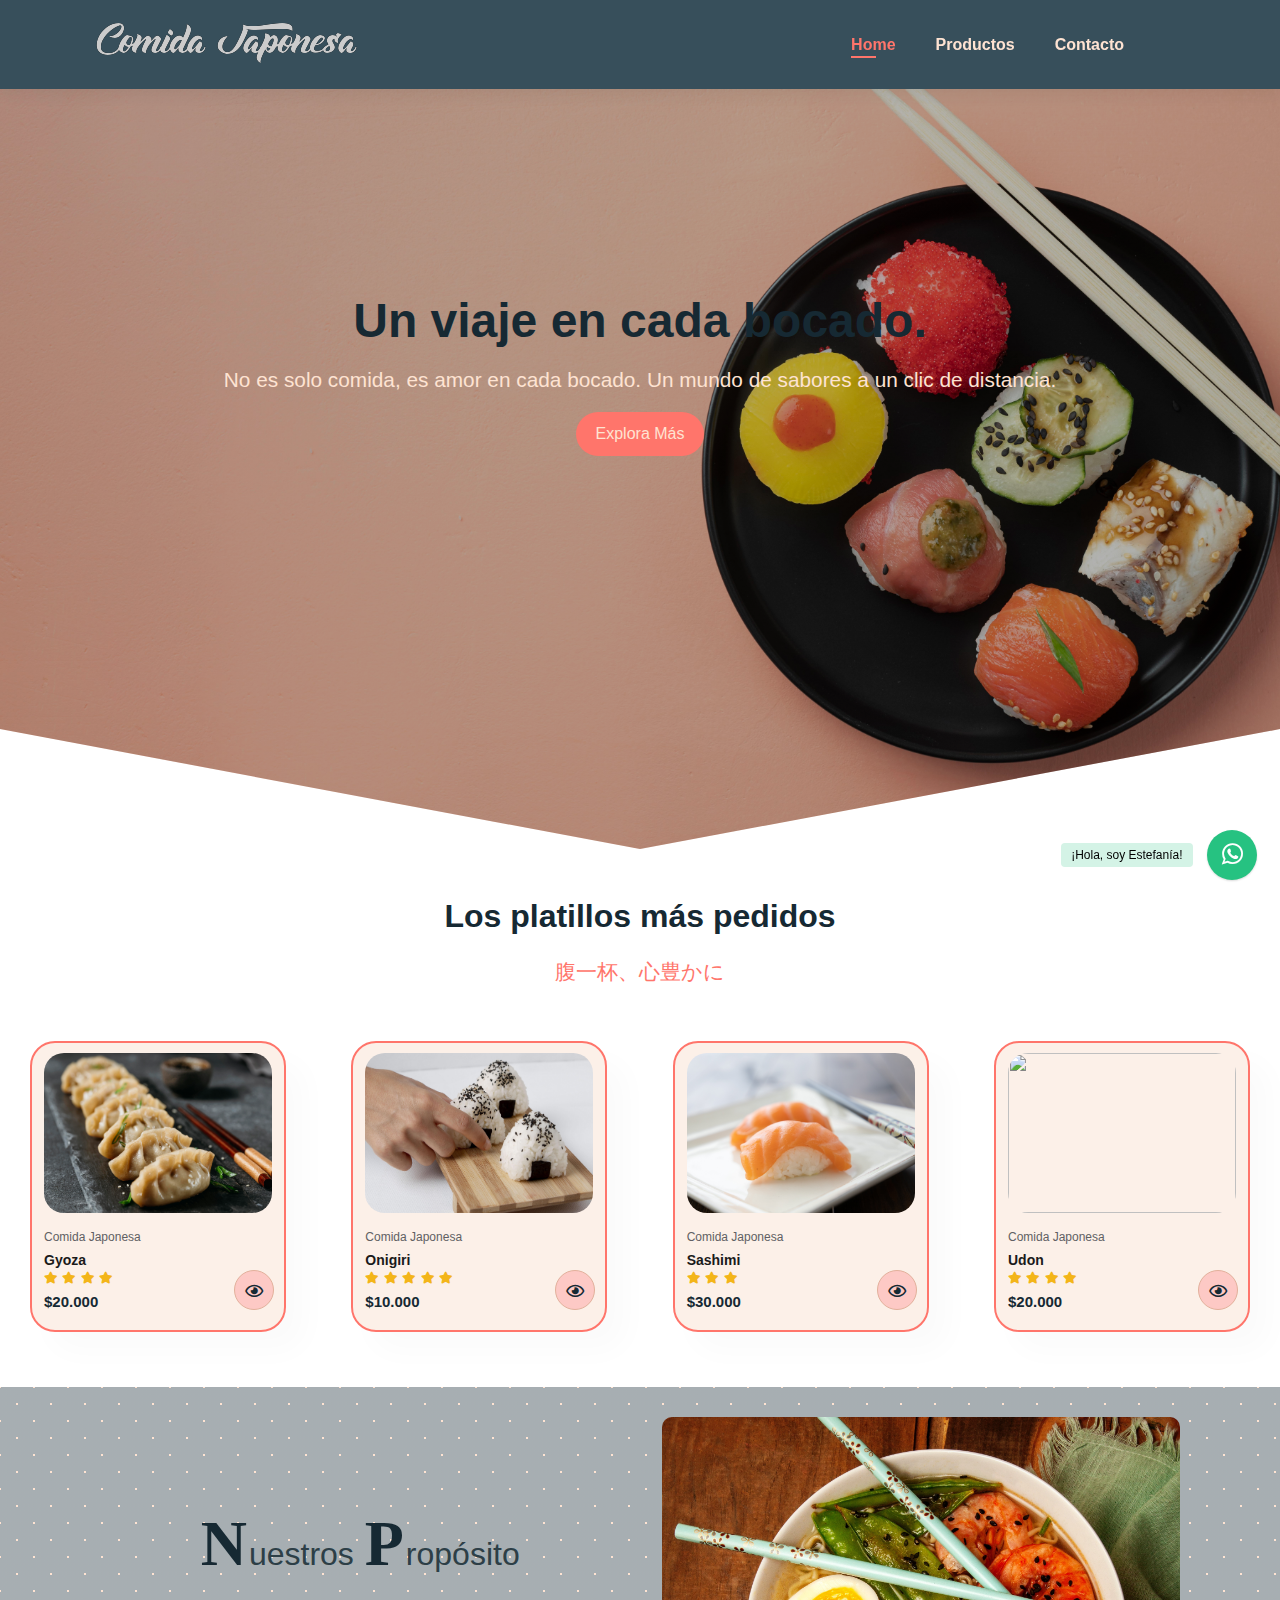
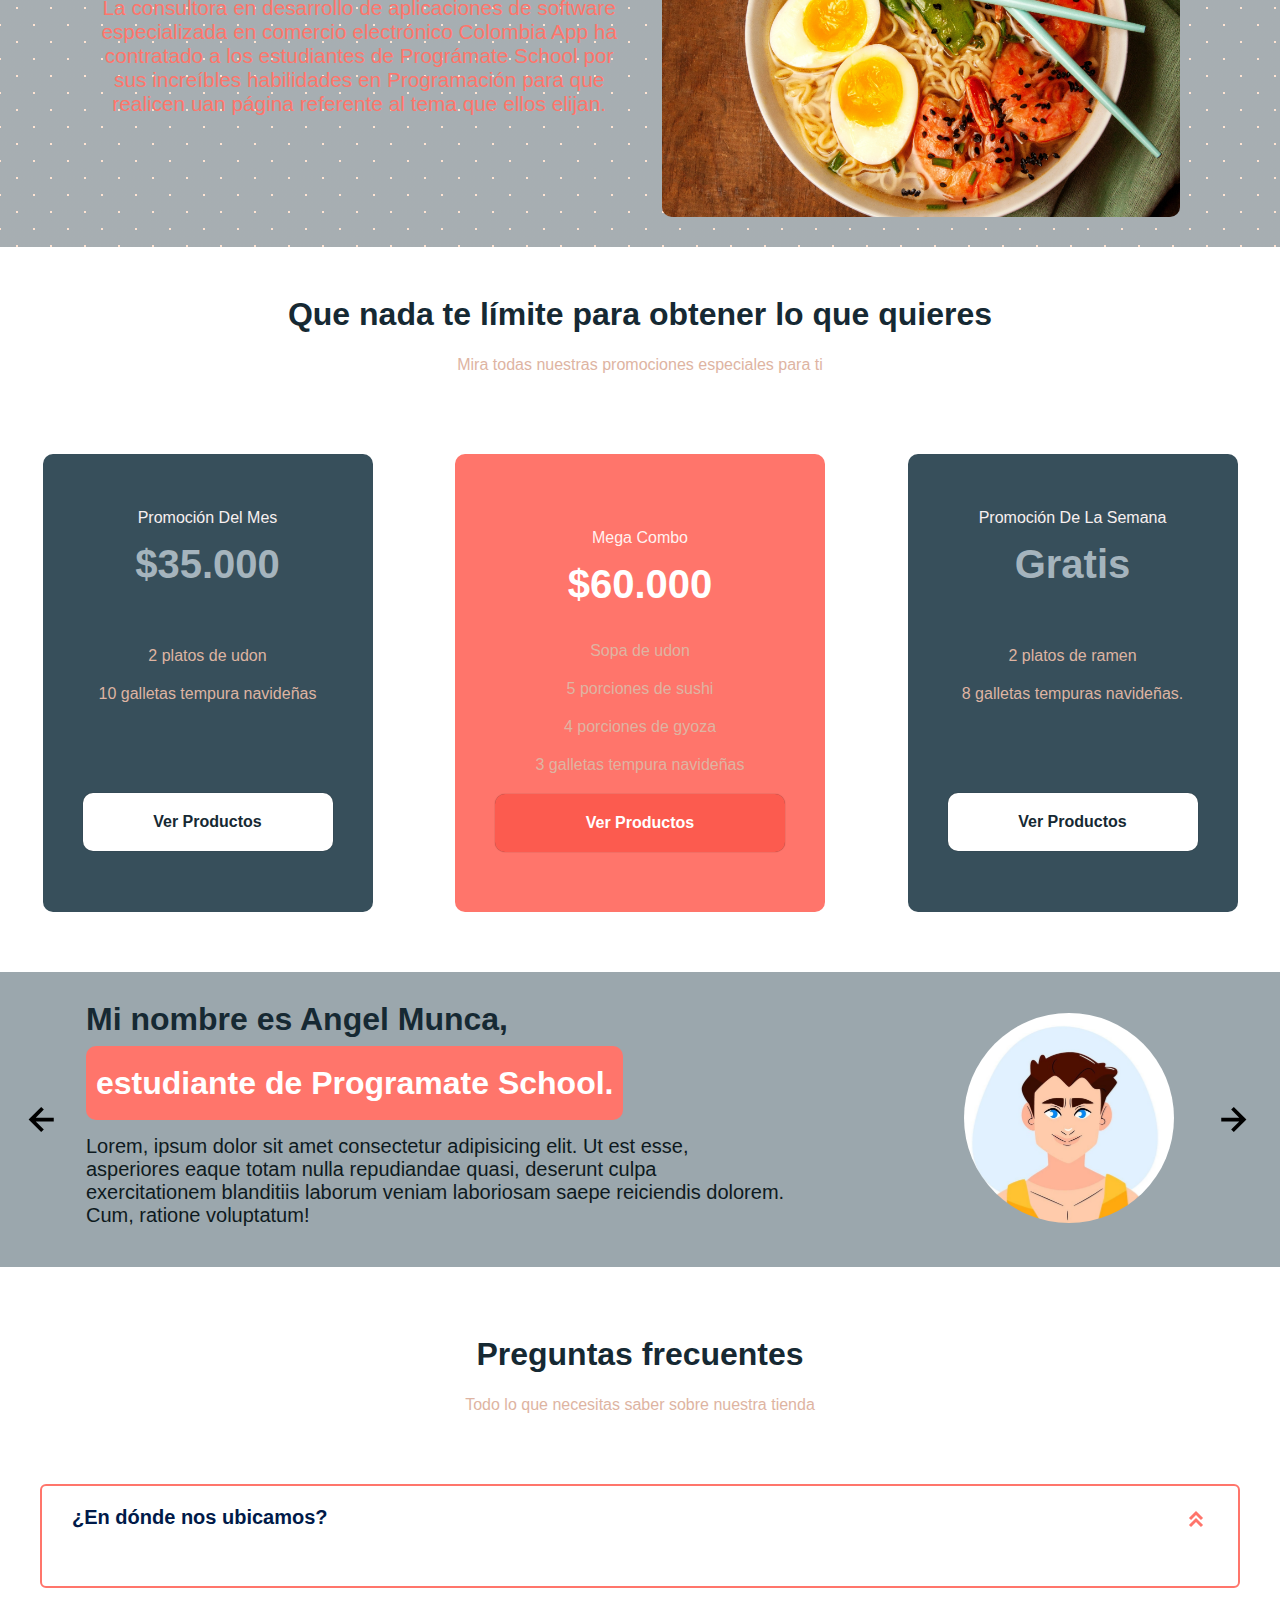
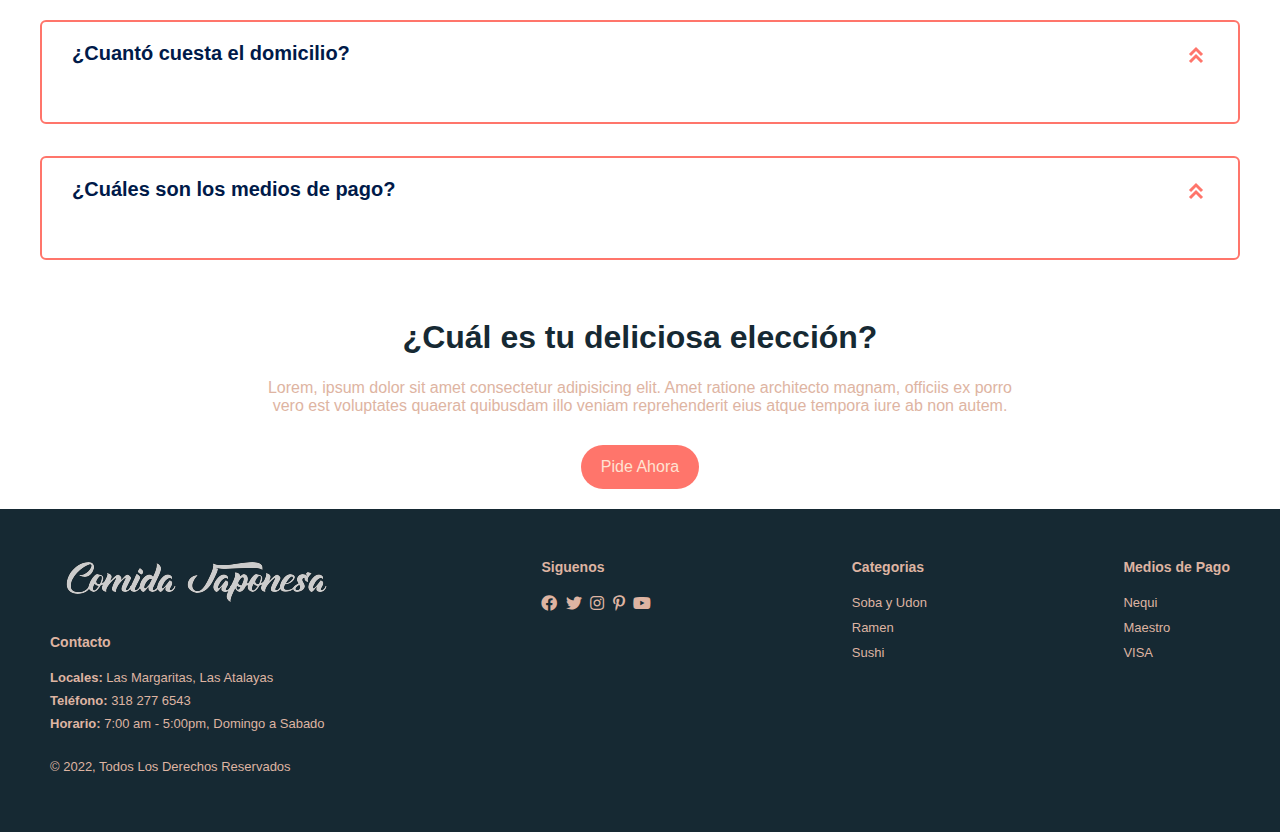
==== commit 1418db4b: "Pantalla de Carga" ====
--- a/index.html
+++ b/index.html
@@ -13,7 +13,14 @@
     <link rel="stylesheet" href="plugin/components/Font Awesome/css/font-awesome.min.css">
     <link rel="stylesheet" href="plugin/whatsapp-chat-support.css">
 </head>
-<body>
+<body class="hidden">
+
+    <div class="centrado" id="onload">
+        <div class="loadingio-spinner-bean-eater-faitngkbgg"><div class="ldio-xldurqx78">
+            <div><div></div><div></div><div></div></div><div><div></div><div></div><div></div></div>
+            </div></div>
+    </div>
+
     <section id="header">
         <a href="index.html"><img src="./img/generatedtext (1).png" class="logo"></a>
 
@@ -360,5 +367,8 @@
     <script src="./preguntas.js"></script>
     <script src="./slider.js"></script>
     <script src="./script.js"></script>
+
+    <script src="https://code.jquery.com/jquery-3.6.1.min.js"></script>
+    <script src="./codigo.js"></script>
 </body>
 </html>--- a/estilo.css
+++ b/estilo.css
@@ -5,6 +5,88 @@
     box-sizing: border-box;
     font-family: sans-serif;
 }
+/*Pantalla de Carga*/
+.hidden
+{
+    overflow: hidden;
+}
+.centrado
+{
+    height: 100vh;
+    background-color: #162933;
+    display: flex;
+    justify-content: center;
+    align-items: center;
+}
+@keyframes ldio-xldurqx78-1 {
+    0% { transform: rotate(0deg) }
+   50% { transform: rotate(-45deg) }
+  100% { transform: rotate(0deg) }
+}
+@keyframes ldio-xldurqx78-2 {
+    0% { transform: rotate(180deg) }
+   50% { transform: rotate(225deg) }
+  100% { transform: rotate(180deg) }
+}
+.ldio-xldurqx78 > div:nth-child(2) {
+  transform: translate(-15px,0);
+}
+.ldio-xldurqx78 > div:nth-child(2) div {
+  position: absolute;
+  top: 40px;
+  left: 40px;
+  width: 120px;
+  height: 60px;
+  border-radius: 120px 120px 0 0;
+  background: #e8614c;
+  animation: ldio-xldurqx78-1 1s linear infinite;
+  transform-origin: 60px 60px
+}
+.ldio-xldurqx78 > div:nth-child(2) div:nth-child(2) {
+  animation: ldio-xldurqx78-2 1s linear infinite
+}
+.ldio-xldurqx78 > div:nth-child(2) div:nth-child(3) {
+  transform: rotate(-90deg);
+  animation: none;
+}@keyframes ldio-xldurqx78-3 {
+    0% { transform: translate(190px,0); opacity: 0 }
+   20% { opacity: 1 }
+  100% { transform: translate(70px,0); opacity: 1 }
+}
+.ldio-xldurqx78 > div:nth-child(1) {
+  display: block;
+}
+.ldio-xldurqx78 > div:nth-child(1) div {
+  position: absolute;
+  top: 92px;
+  left: -8px;
+  width: 16px;
+  height: 16px;
+  border-radius: 50%;
+  background: #f4a358;
+  animation: ldio-xldurqx78-3 1s linear infinite
+}
+.ldio-xldurqx78 > div:nth-child(1) div:nth-child(1) { animation-delay: -0.67s }
+.ldio-xldurqx78 > div:nth-child(1) div:nth-child(2) { animation-delay: -0.33s }
+.ldio-xldurqx78 > div:nth-child(1) div:nth-child(3) { animation-delay: 0s }
+.loadingio-spinner-bean-eater-faitngkbgg {
+  width: 200px;
+  height: 200px;
+  display: inline-block;
+  overflow: hidden;
+  background: none;
+}
+.ldio-xldurqx78 {
+  width: 100%;
+  height: 100%;
+  position: relative;
+  transform: translateZ(0) scale(1);
+  backface-visibility: hidden;
+  transform-origin: 0 0; /* see note above */
+}
+.ldio-xldurqx78 div { box-sizing: content-box; }
+/* generated by https://loading.io/ */
+  
 /*Imagen Principal*/
 :root
 {
--- a/style.css
+++ b/style.css
@@ -46,6 +46,88 @@
     width: 100%;
     background: white;
 }
+/*Pantalla de Carga*/
+.hidden
+{
+    overflow: hidden;
+}
+.centrado
+{
+    height: 100vh;
+    background-color: #162933;
+    display: flex;
+    justify-content: center;
+    align-items: center;
+}
+@keyframes ldio-xldurqx78-1 {
+    0% { transform: rotate(0deg) }
+   50% { transform: rotate(-45deg) }
+  100% { transform: rotate(0deg) }
+}
+@keyframes ldio-xldurqx78-2 {
+    0% { transform: rotate(180deg) }
+   50% { transform: rotate(225deg) }
+  100% { transform: rotate(180deg) }
+}
+.ldio-xldurqx78 > div:nth-child(2) {
+  transform: translate(-15px,0);
+}
+.ldio-xldurqx78 > div:nth-child(2) div {
+  position: absolute;
+  top: 40px;
+  left: 40px;
+  width: 120px;
+  height: 60px;
+  border-radius: 120px 120px 0 0;
+  background: #e8614c;
+  animation: ldio-xldurqx78-1 1s linear infinite;
+  transform-origin: 60px 60px
+}
+.ldio-xldurqx78 > div:nth-child(2) div:nth-child(2) {
+  animation: ldio-xldurqx78-2 1s linear infinite
+}
+.ldio-xldurqx78 > div:nth-child(2) div:nth-child(3) {
+  transform: rotate(-90deg);
+  animation: none;
+}@keyframes ldio-xldurqx78-3 {
+    0% { transform: translate(190px,0); opacity: 0 }
+   20% { opacity: 1 }
+  100% { transform: translate(70px,0); opacity: 1 }
+}
+.ldio-xldurqx78 > div:nth-child(1) {
+  display: block;
+}
+.ldio-xldurqx78 > div:nth-child(1) div {
+  position: absolute;
+  top: 92px;
+  left: -8px;
+  width: 16px;
+  height: 16px;
+  border-radius: 50%;
+  background: #f4a358;
+  animation: ldio-xldurqx78-3 1s linear infinite
+}
+.ldio-xldurqx78 > div:nth-child(1) div:nth-child(1) { animation-delay: -0.67s }
+.ldio-xldurqx78 > div:nth-child(1) div:nth-child(2) { animation-delay: -0.33s }
+.ldio-xldurqx78 > div:nth-child(1) div:nth-child(3) { animation-delay: 0s }
+.loadingio-spinner-bean-eater-faitngkbgg {
+  width: 200px;
+  height: 200px;
+  display: inline-block;
+  overflow: hidden;
+  background: none;
+}
+.ldio-xldurqx78 {
+  width: 100%;
+  height: 100%;
+  position: relative;
+  transform: translateZ(0) scale(1);
+  backface-visibility: hidden;
+  transform-origin: 0 0; /* see note above */
+}
+.ldio-xldurqx78 div { box-sizing: content-box; }
+/* generated by https://loading.io/ */
+
 /* Menú */
 #header
 {
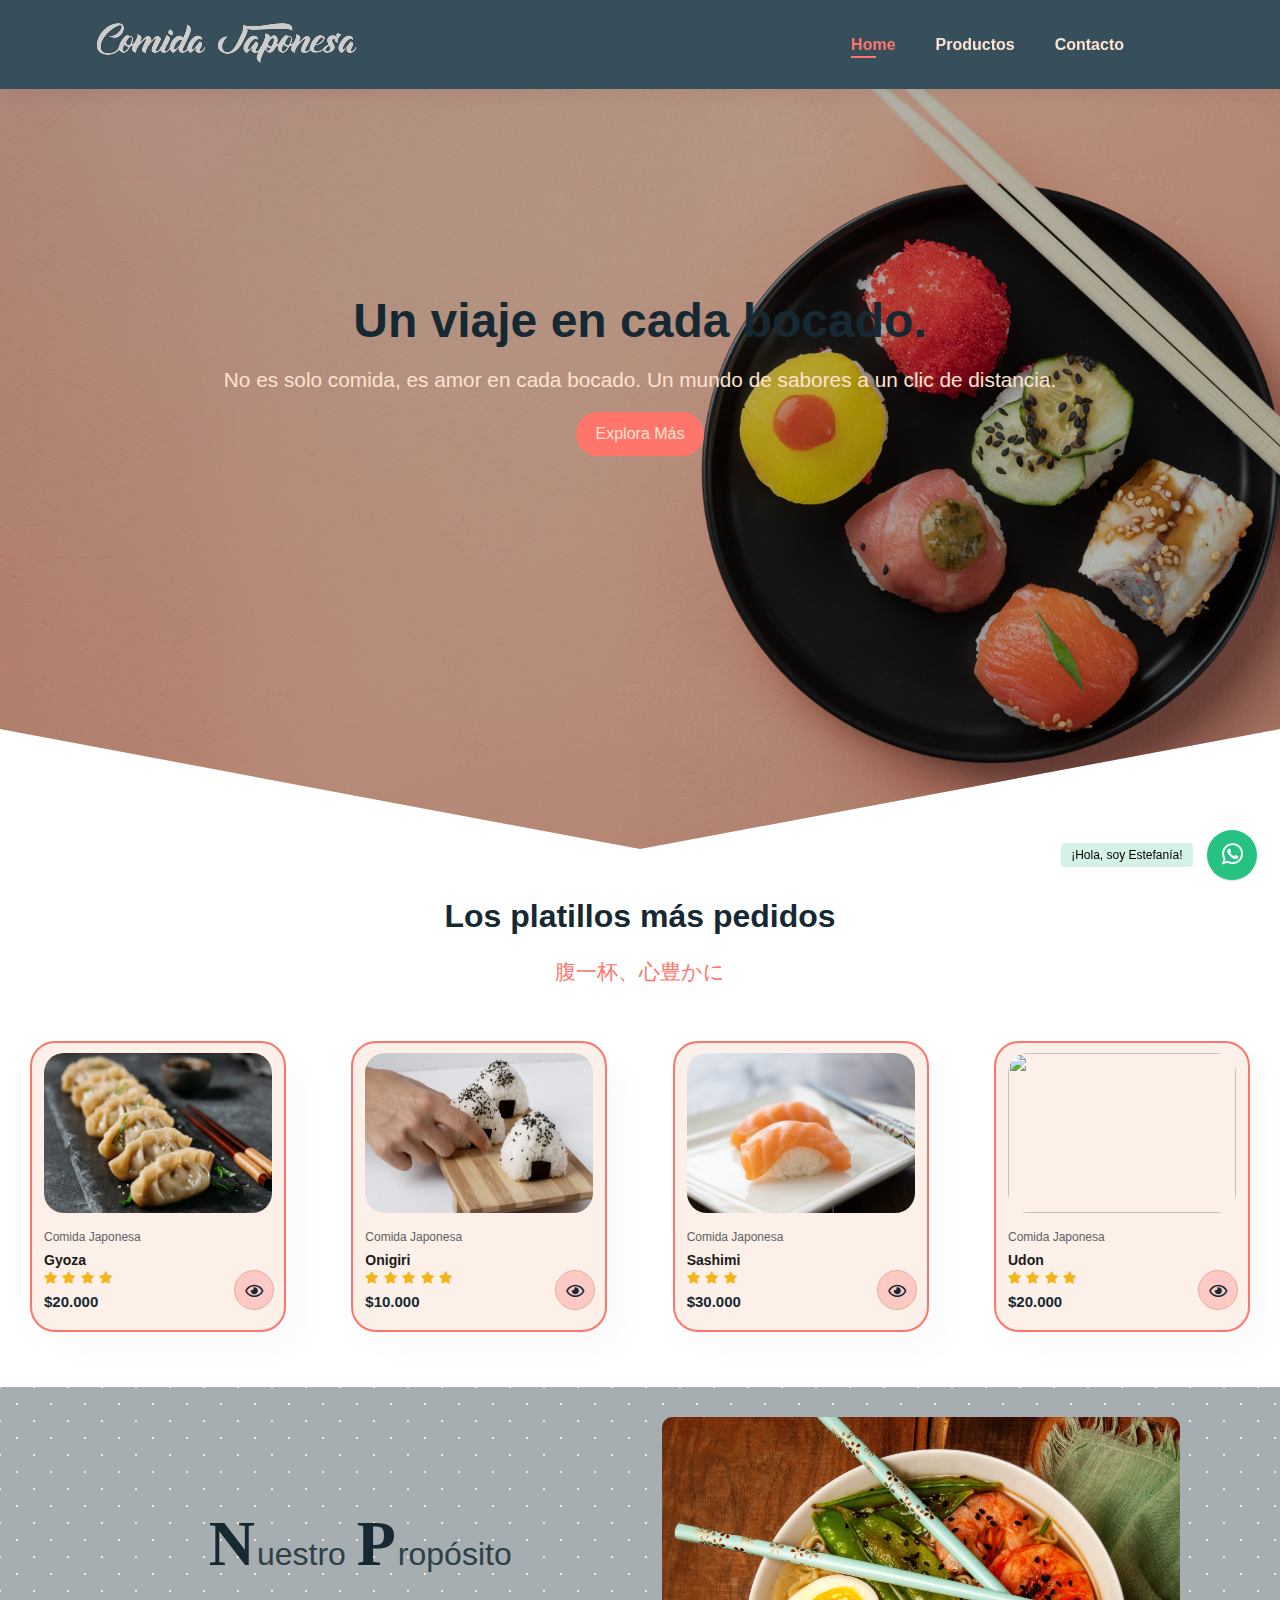
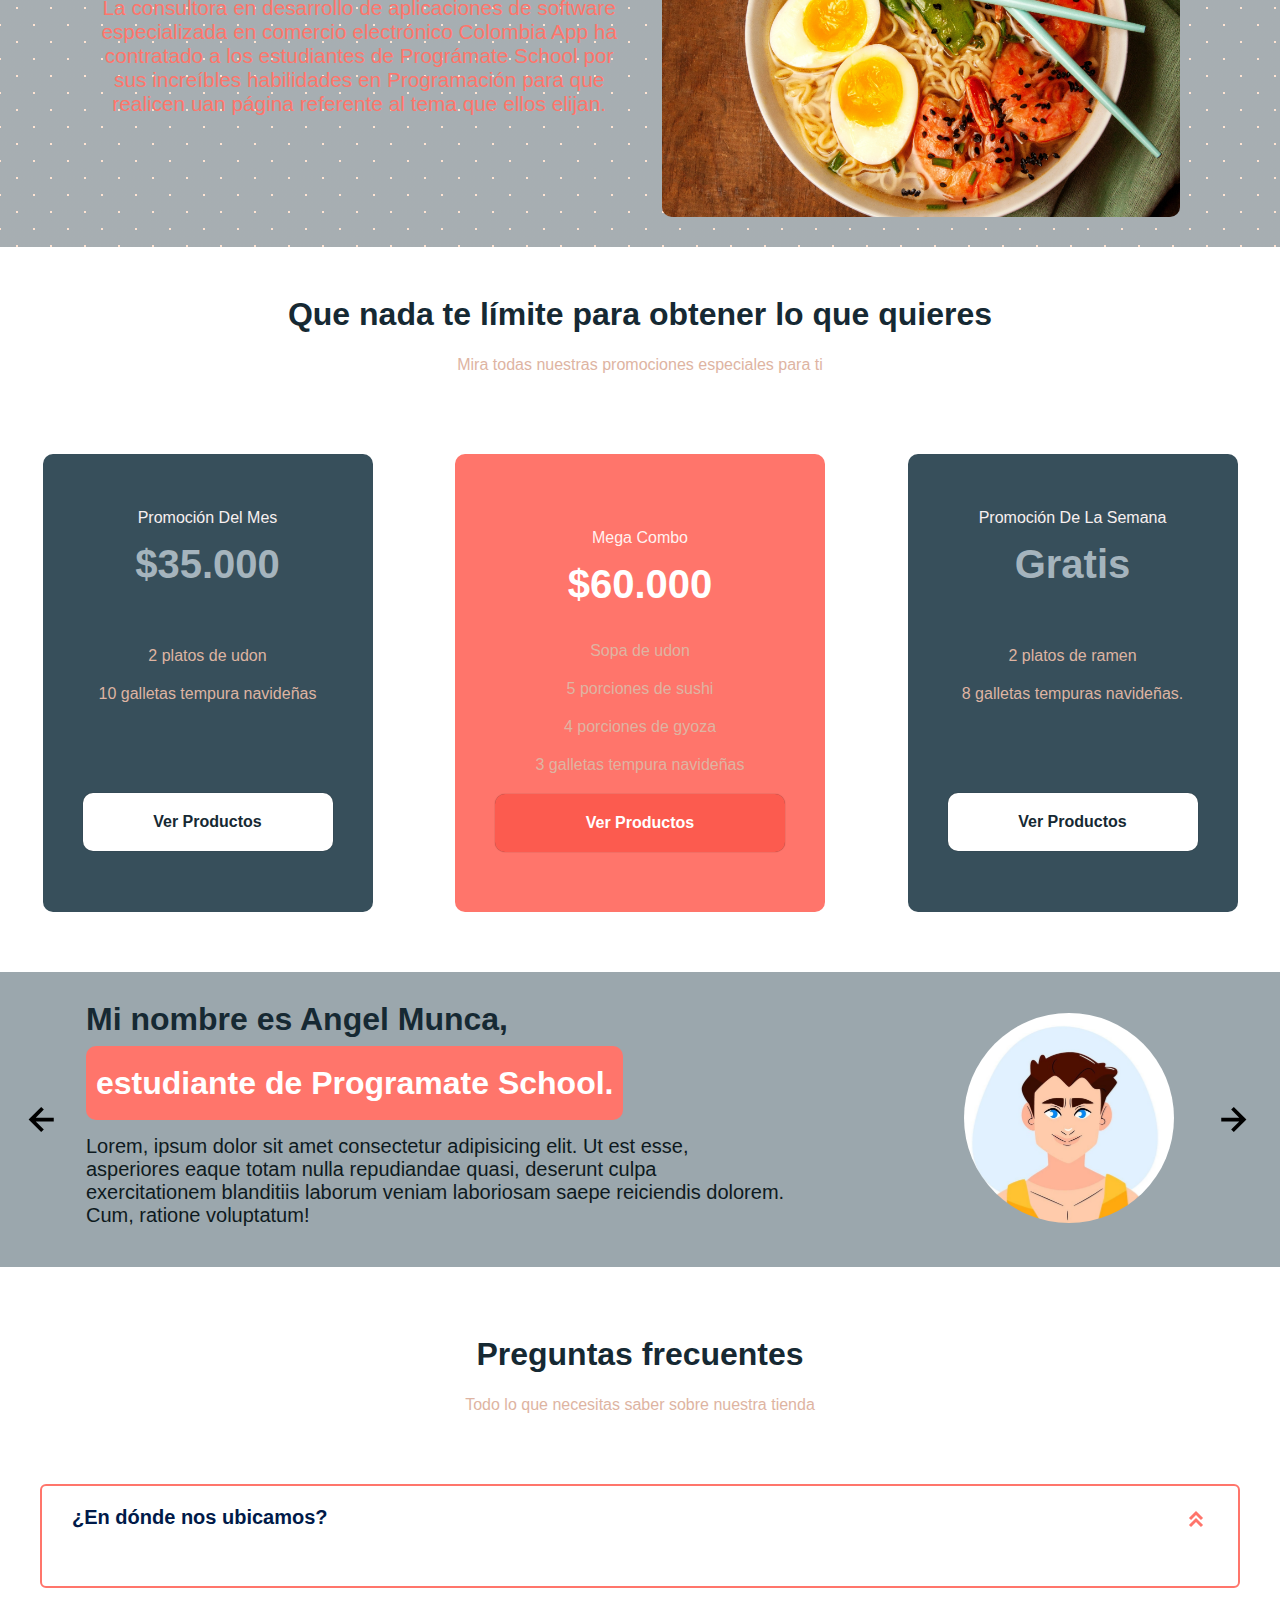
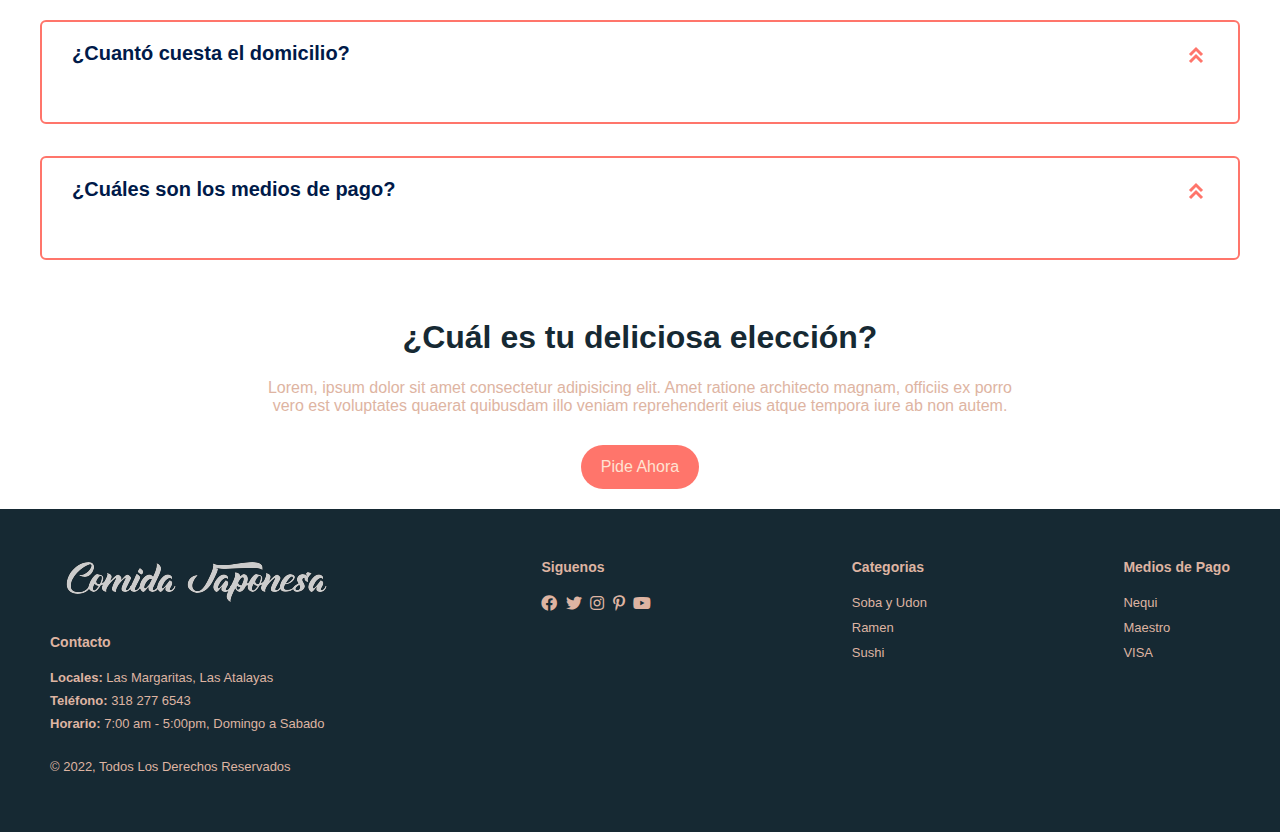
==== commit bbb13129: "Resposive" ====
--- a/index.html
+++ b/index.html
@@ -28,7 +28,7 @@
             <ul id="navbar">
                 <li><a href="index.html" class="active">Home</a></li>
                 <li><a href="productos.html">Productos</a></li>
-                <li><a href="#">Contacto</a></li>
+                <li><a href="contactos.html">Contacto</a></li>
                 <li id="lg-bag"><a href="#"><i class="far fa-shopping-basket"></i></a></li>
                 <a href="#" id="close"><i class="far fa-times"></i></a>
             </ul>
@@ -39,7 +39,7 @@
         </div>
     </section>
 
-    <header class="hero">
+    <header class="hero" id="hero">
         <section class="hero__container container">
             <h1 class="hero__title">Un viaje en cada bocado.</h1>
             <p class="hero__paragraph">No es solo comida, es amor en cada bocado. Un mundo de sabores a un clic de distancia.</p>
@@ -124,7 +124,7 @@
     <section class="info">
         <div class="row">
             <div class="col50 texto">
-                <h2 class="titleT"><span>N</span>uestros <span>P</span>ropósito</h2>
+                <h2 class="titleT"><span>N</span>uestro <span>P</span>ropósito</h2>
                 <p>La consultora en desarrollo de aplicaciones de software especializada en comercio electrónico Colombia App ha contratado a los estudiantes de Prográmate School por sus increíbles habilidades en Programación para que realicen uan página referente al tema que ellos elijan.</p>
             </div>
             <div class="col50">
@@ -341,8 +341,7 @@
     
             </div>  
             <div class="wcs_popup_input" 
-                data-number="573124620277"
-                data-availability='{ "monday":"07:00-22:30", "tuesday":"07:00-22:30", "wednesday":"07:7030-22:30", "thursday":"07:00-22:30", "friday":"07:00-22:30", "saturday":"09:00-18:30", "sunday":"09:00-22:30" }'>
+                data-number="573124620277">
                 <input type="text" placeholder="Qué te apetece el día de hoy!" />
                 <i class="fa fa-play"></i>
             </div>
--- a/estilo.css
+++ b/estilo.css
@@ -551,14 +551,73 @@
     {
         color: #FF756B;
     }
+    .info .row
+    {
+        flex-direction: column;
+        position: relative;
+        padding: 0;
+    }
+    .row .col50
+    {
+        width: 100%;
+    }
+    .titleT
+    {
+        font-size: 1.5em;
+    }
+    .titleT span
+    {
+        font-size: 1.5em;
+        margin-right: 2px;
+        margin-left: 2px;
+    }
+    .texto p
+    {
+        font-size: 1em;
+    }
+    .texto
+    {
+        margin-top: 0;
+    }
+    .row .col50 .imgBx
+    {
+        min-height: 250px;
+    }
+    .info
+    {
+        padding-left: 40px;
+        padding-right: 40px;
+    }
+    .person__img 
+    {
+        display: none;
+    }
+    .person__texts .subtitle
+    {
+        font-size: 1em;
+    }
+    .person__texts .person__review
+    {
+        font-size: 15px;
+    }
+    .person
+    {
+        padding: 0;
+    }
+    .person__course
+    {
+        line-height: 2rem;
+    }
 }
 @media (max-width:477px) {
+
     #header 
     {
         padding: 10px 30px 10px 10px;
     }
 }
 @media (max-width:390px) {
+
     #header
     {
         width: 108%;
--- a/style.css
+++ b/style.css
@@ -587,7 +587,9 @@
     {
         color: #FF756B;
     }
-    #productos 
+    #productos,
+    #contacto,
+    #hero
     {
         height: 35vh;
         padding: 14px;
@@ -660,7 +662,9 @@
     {
         padding: 10px 30px 10px 10px;
     }
-    #productos 
+    #productos,
+    #contacto,
+    #hero 
     {
         padding: 0 20px;
         background-position: 55%;
@@ -671,7 +675,9 @@
     {
         width: 108%;
     }
-    #productos
+    #productos,
+    #contacto,
+    #hero
     {
         width: 108%;
     }
